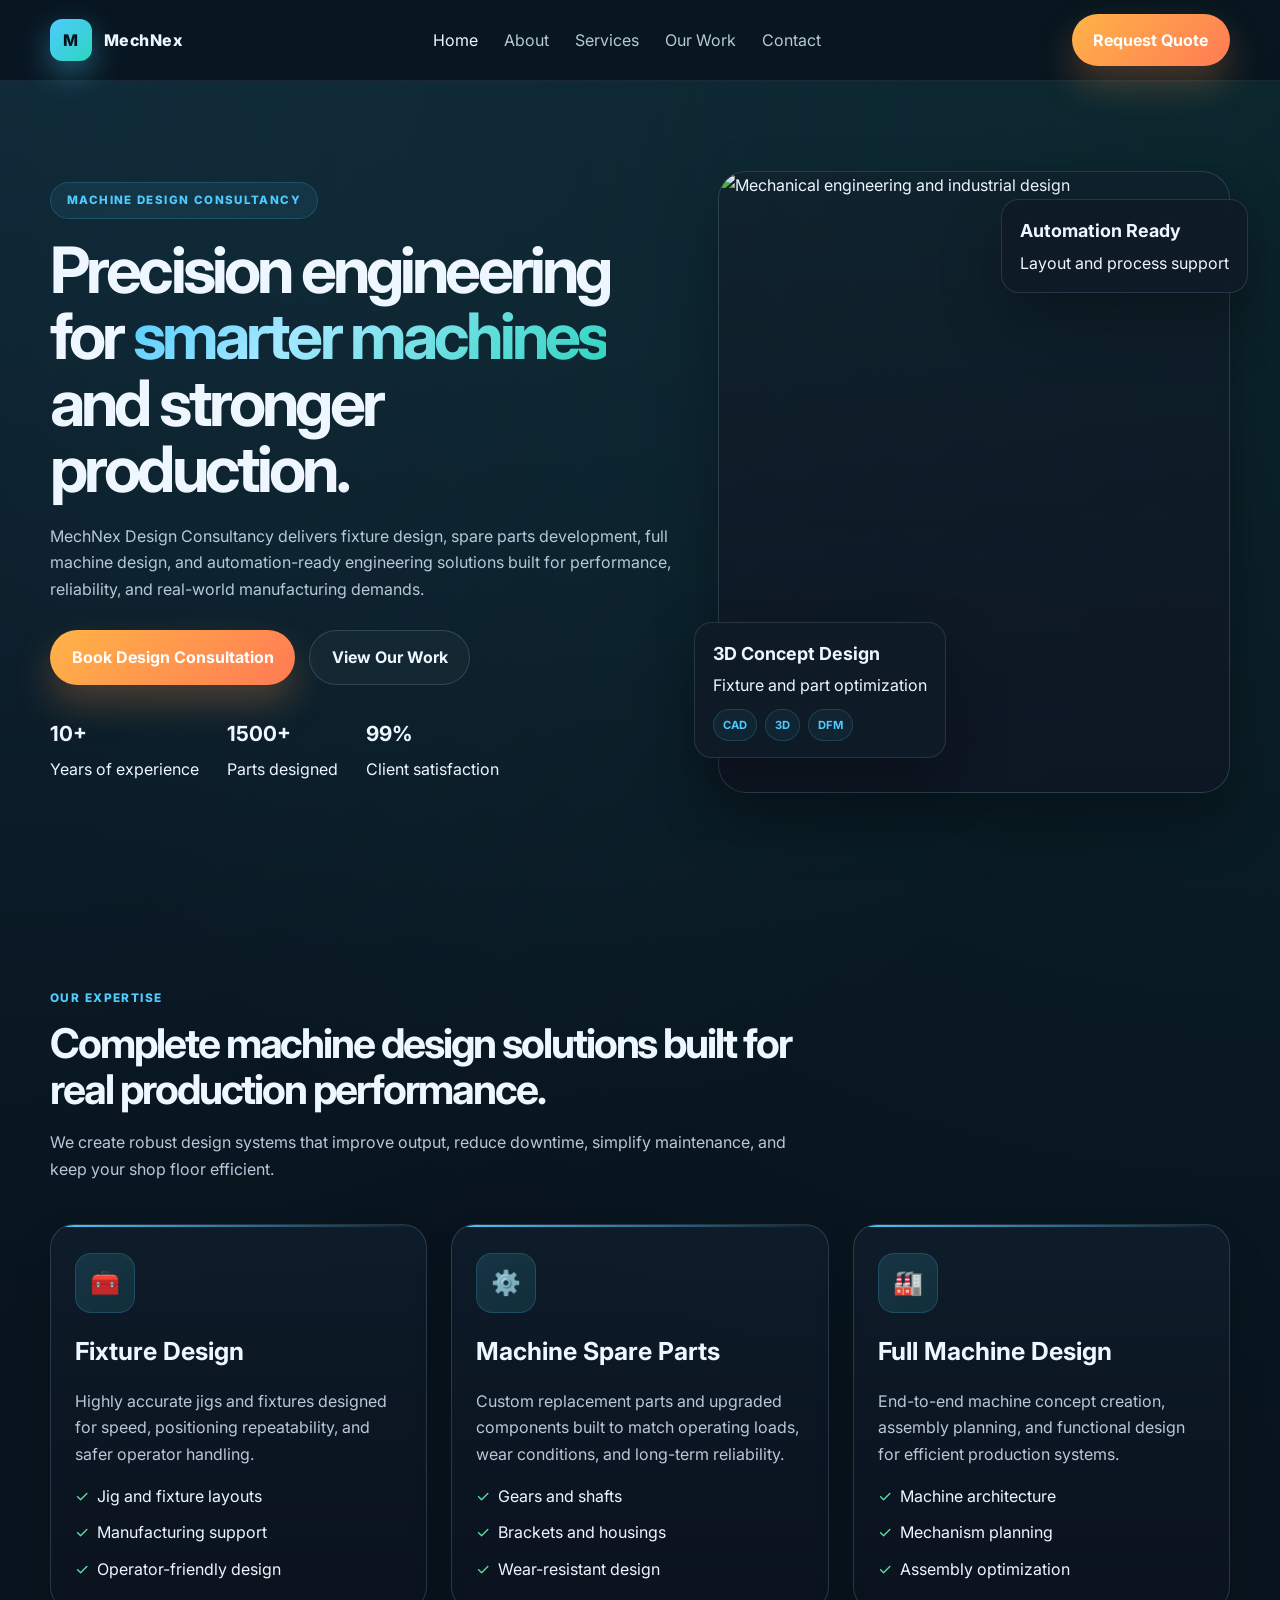
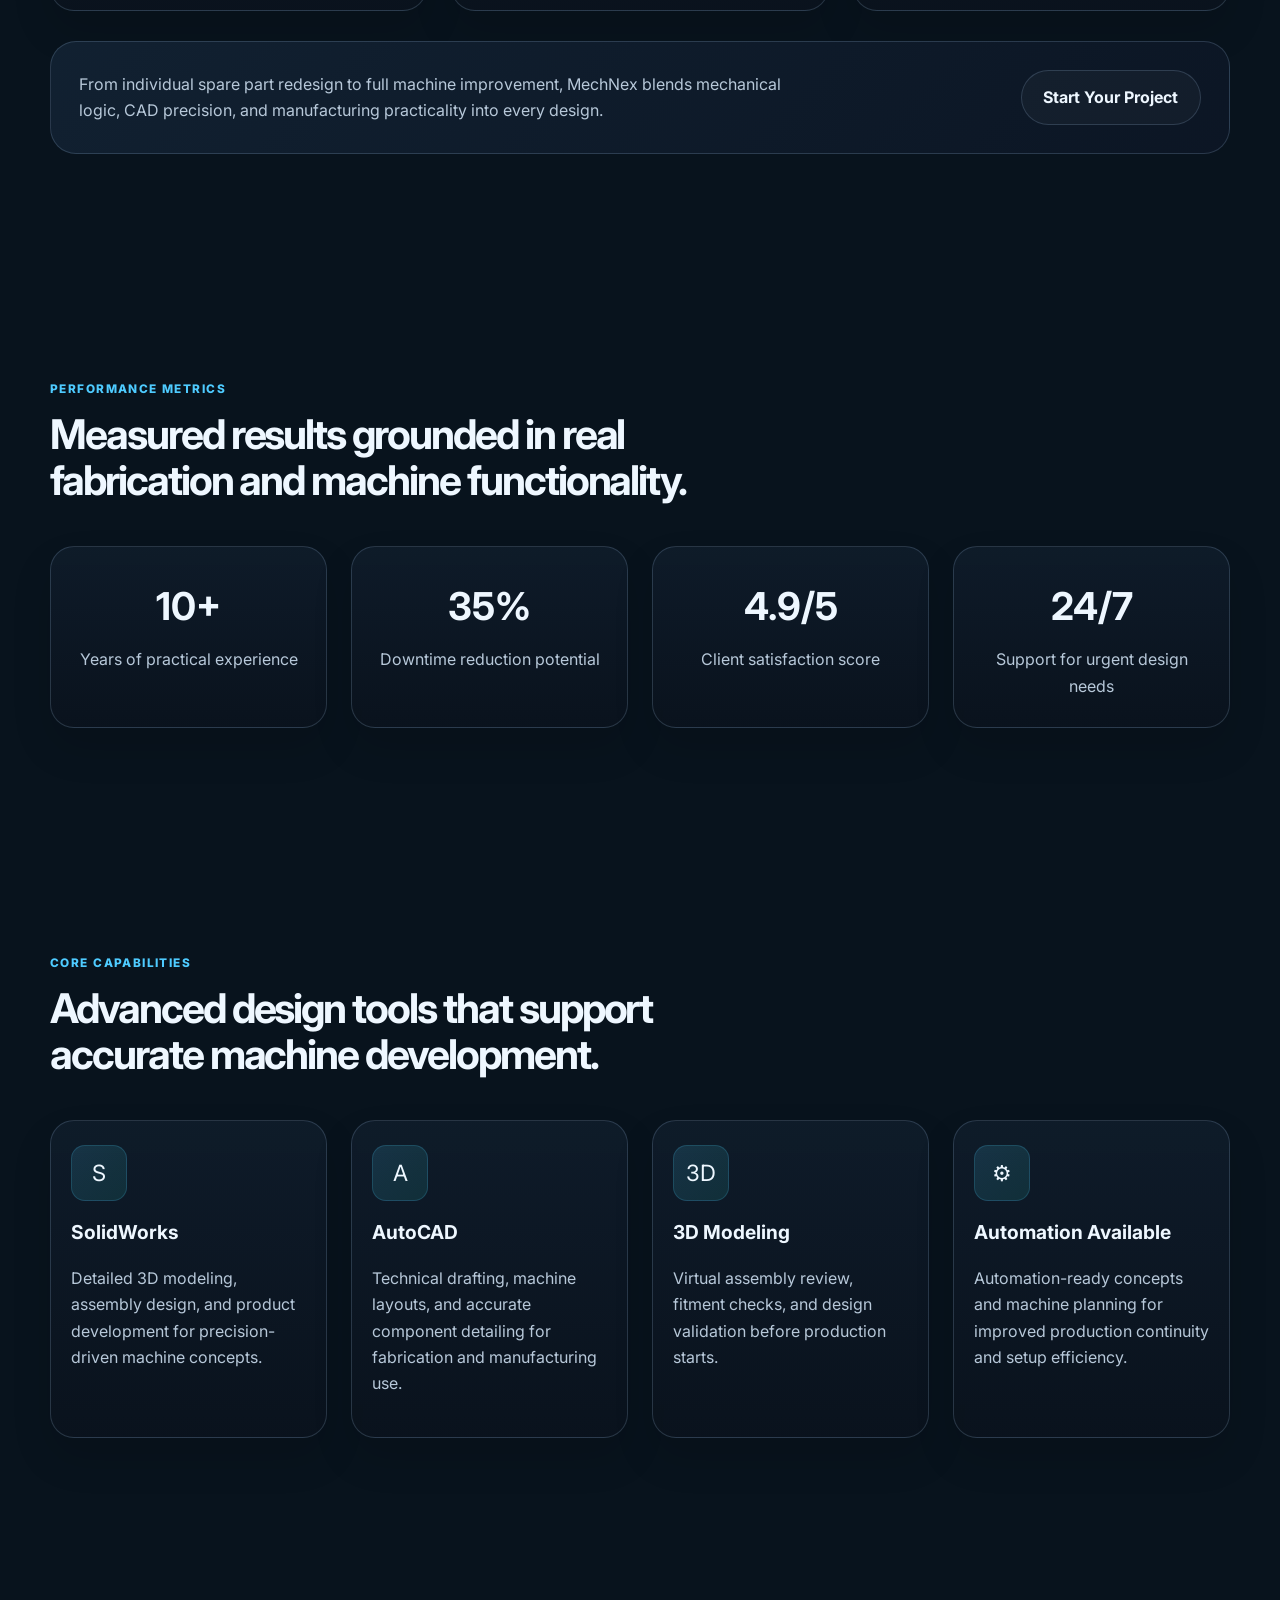
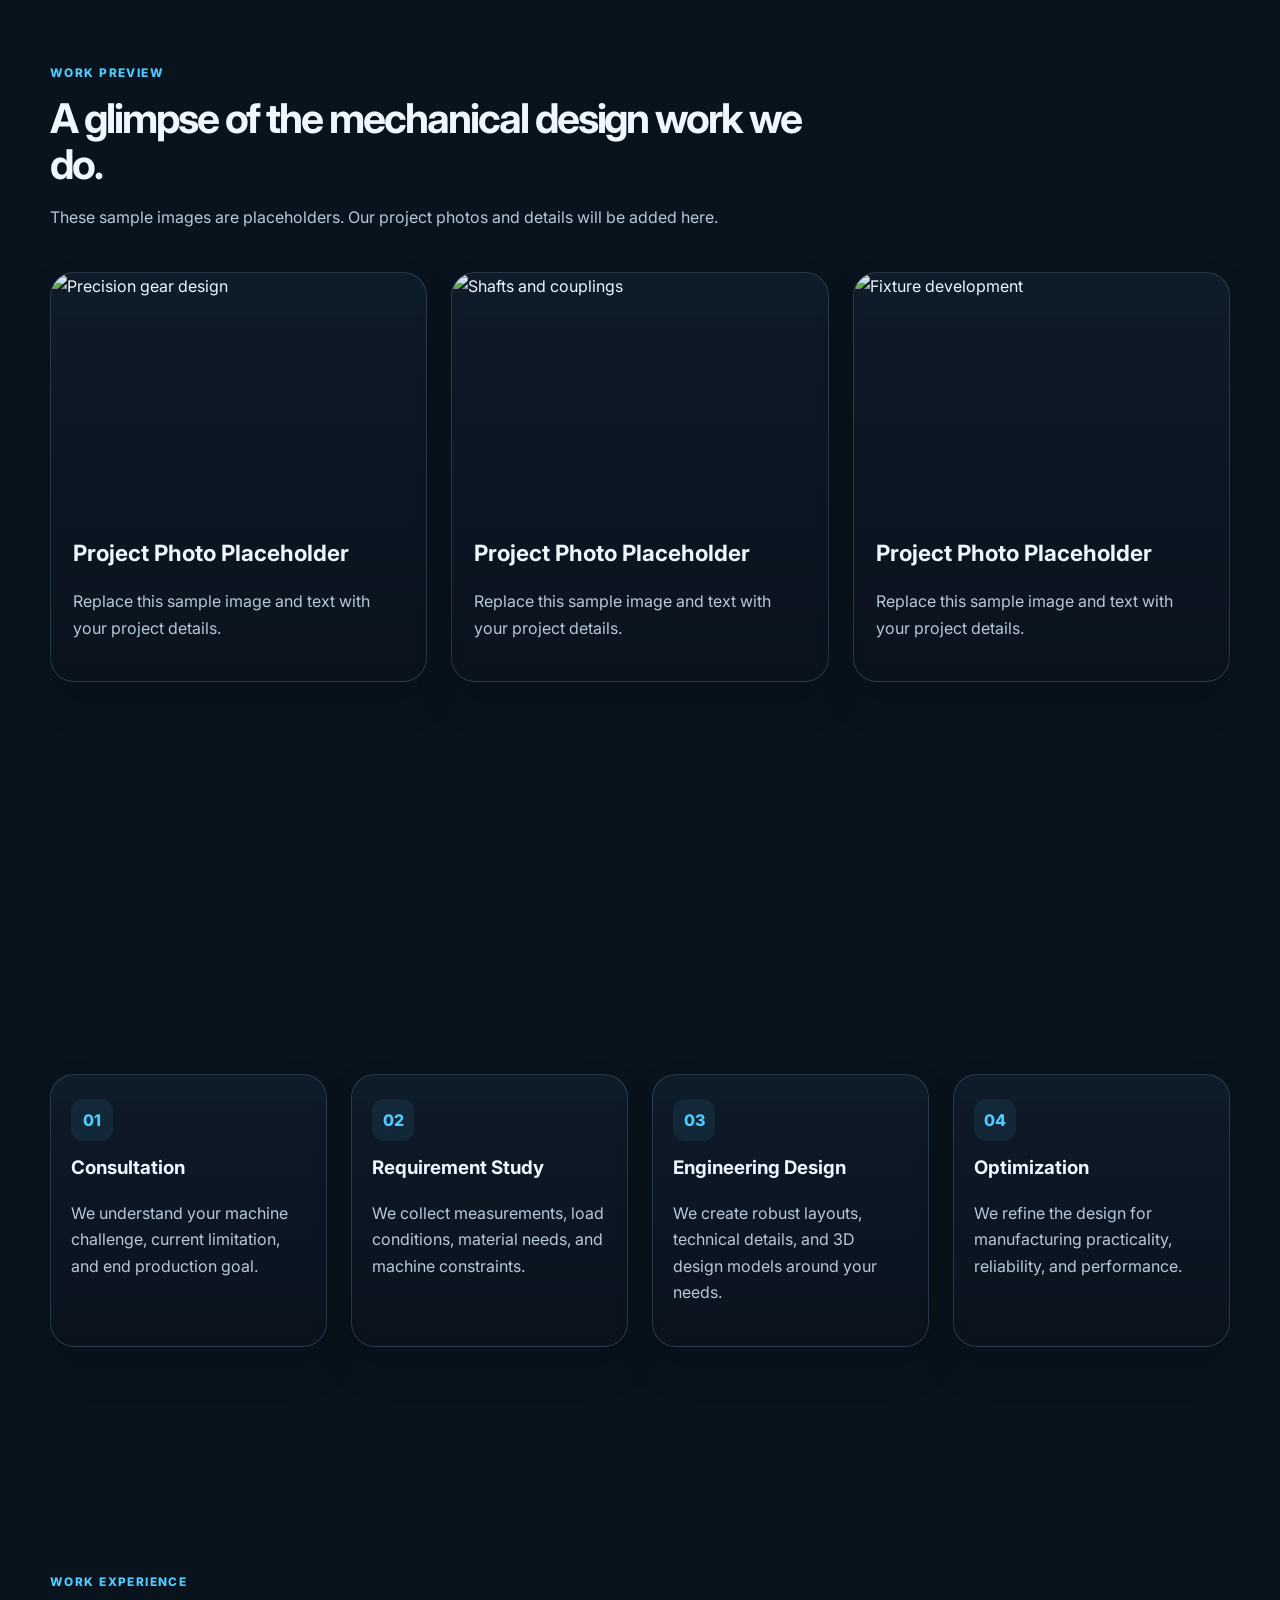
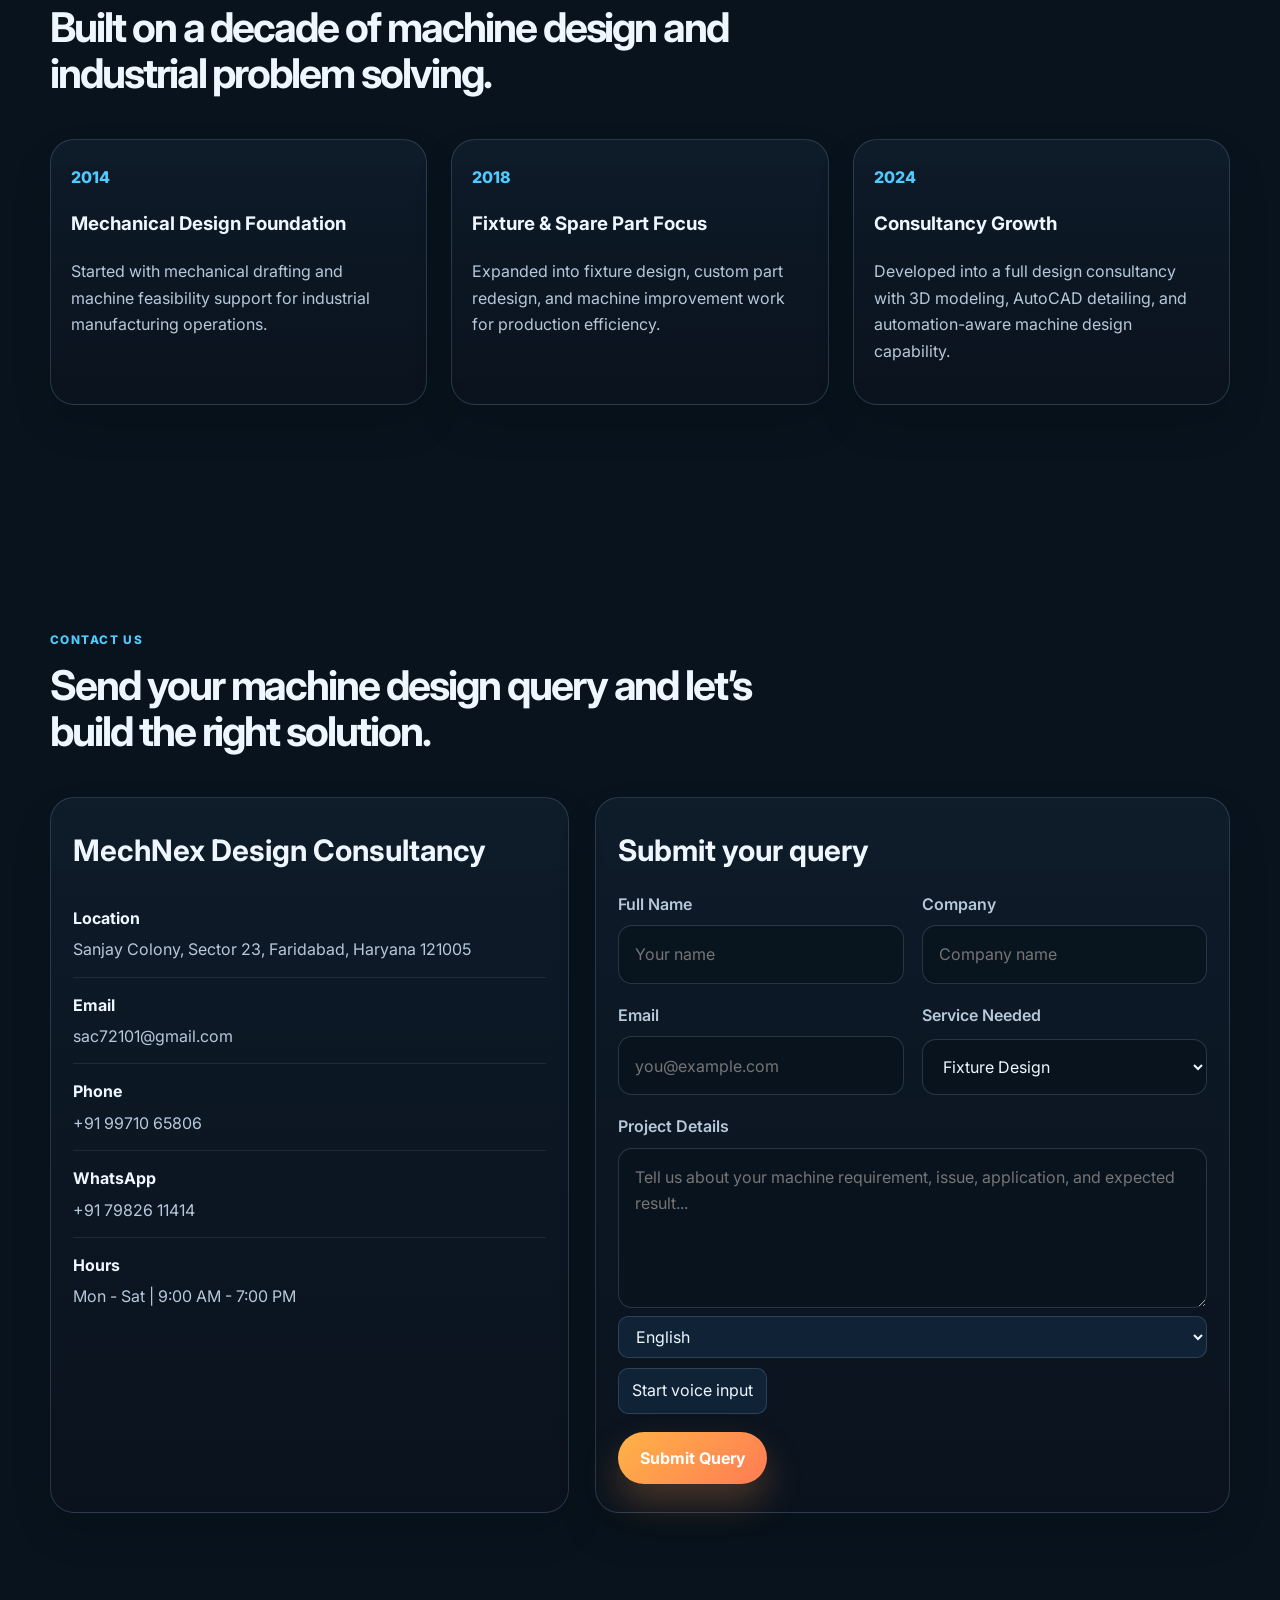
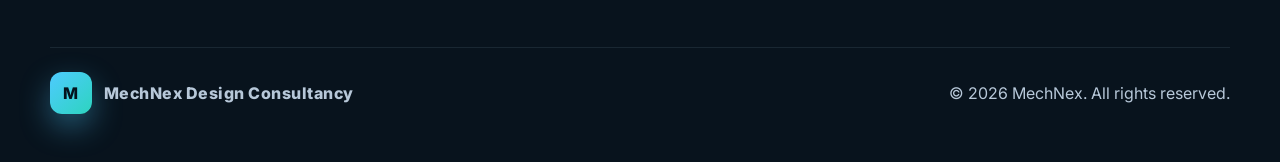
==== index.html @ a7bc13c5 "initial website" ====
<!DOCTYPE html>
<html lang="en">
  <head>
    <meta charset="UTF-8" />
    <meta name="viewport" content="width=device-width, initial-scale=1.0" />
    <title>MechNex Design Consultancy</title>
    <meta
      name="description"
      content="MechNex Design Consultancy offers fixture design, machine spare parts design, full machine design, CAD modeling, and automation-ready engineering solutions."
    />
    <link rel="preconnect" href="https://fonts.googleapis.com" />
    <link rel="preconnect" href="https://fonts.gstatic.com" crossorigin />
    <link href="https://fonts.googleapis.com/css2?family=Inter:wght@400;500;600;700;800;900&display=swap" rel="stylesheet" />
    <link rel="stylesheet" href="style.css" />
  </head>
  <body>
    <header class="topbar">
      <div class="container navbar">
        <a href="#home" class="brand" aria-label="MechNex Design Consultancy home">
          <span class="brand-mark">M</span>
          <span>MechNex</span>
        </a>

        <button class="mobile-toggle" aria-label="Toggle menu">☰</button>

        <nav aria-label="Main navigation">
          <ul class="nav-links">
            <li><a href="#home" class="active">Home</a></li>
            <li><a href="about.html">About</a></li>
            <li><a href="services.html">Services</a></li>
            <li><a href="work.html">Our Work</a></li>
            <li><a href="contact.html">Contact</a></li>
          </ul>
        </nav>

        <a href="contact.html" class="nav-btn">Request Quote</a>
      </div>
    </header>

    <main id="home">
      <section class="hero">
        <div class="container hero-grid reveal">
          <div class="hero-copy">
            <span class="eyebrow">Machine Design Consultancy</span>
            <h1>
              Precision engineering for <span class="gradient-text">smarter machines</span> and stronger production.
            </h1>
            <p>
              MechNex Design Consultancy delivers fixture design, spare parts development, full machine design, and automation-ready engineering solutions built for performance, reliability, and real-world manufacturing demands.
            </p>

            <div class="hero-actions">
              <a href="contact.html" class="primary-btn">Book Design Consultation</a>
              <a href="work.html" class="secondary-btn">View Our Work</a>
            </div>

            <div class="hero-meta">
              <div class="meta-item">
                <strong>10+</strong>
                <span>Years of experience</span>
              </div>
              <div class="meta-item">
                <strong>1500+</strong>
                <span>Parts designed</span>
              </div>
              <div class="meta-item">
                <strong>99%</strong>
                <span>Client satisfaction</span>
              </div>
            </div>
          </div>

          <div class="hero-visual" aria-label="Machine design and manufacturing imagery">
            <div class="image-frame">
              <img src="https://images.unsplash.com/photo-1581092580497-e0d23cbdf1dc?auto=format&fit=crop&w=1200&q=80" alt="Mechanical engineering and industrial design" />
            </div>
            <div class="floating-badge one">
              <strong>3D Concept Design</strong>
              <span>Fixture and part optimization</span>
              <div class="tag-list">
                <span>CAD</span>
                <span>3D</span>
                <span>DFM</span>
              </div>
            </div>
            <div class="floating-badge two">
              <strong>Automation Ready</strong>
              <span>Layout and process support</span>
            </div>
          </div>
        </div>
      </section>

      <section class="section" id="services">
        <div class="container">
          <div class="section-head reveal">
            <span class="section-kicker">Our Expertise</span>
            <h2>Complete machine design solutions built for real production performance.</h2>
            <p>
              We create robust design systems that improve output, reduce downtime, simplify maintenance, and keep your shop floor efficient.
            </p>
          </div>

          <div class="service-grid reveal">
            <article class="service-card">
              <div class="service-icon">🧰</div>
              <h3>Fixture Design</h3>
              <p>Highly accurate jigs and fixtures designed for speed, positioning repeatability, and safer operator handling.</p>
              <ul>
                <li>Jig and fixture layouts</li>
                <li>Manufacturing support</li>
                <li>Operator-friendly design</li>
              </ul>
            </article>

            <article class="service-card">
              <div class="service-icon">⚙️</div>
              <h3>Machine Spare Parts</h3>
              <p>Custom replacement parts and upgraded components built to match operating loads, wear conditions, and long-term reliability.</p>
              <ul>
                <li>Gears and shafts</li>
                <li>Brackets and housings</li>
                <li>Wear-resistant design</li>
              </ul>
            </article>

            <article class="service-card">
              <div class="service-icon">🏭</div>
              <h3>Full Machine Design</h3>
              <p>End-to-end machine concept creation, assembly planning, and functional design for efficient production systems.</p>
              <ul>
                <li>Machine architecture</li>
                <li>Mechanism planning</li>
                <li>Assembly optimization</li>
              </ul>
            </article>
          </div>

          <div class="capability-band reveal">
            <div class="capability-inner">
              <p>
                From individual spare part redesign to full machine improvement, MechNex blends mechanical logic, CAD precision, and manufacturing practicality into every design.
              </p>
              <a href="contact.html" class="small-btn">Start Your Project</a>
            </div>
          </div>
        </div>
      </section>

      <section class="section">
        <div class="container">
          <div class="section-head reveal">
            <span class="section-kicker">Performance Metrics</span>
            <h2>Measured results grounded in real fabrication and machine functionality.</h2>
          </div>

          <div class="stats-grid reveal">
            <div class="stat-card">
              <strong>10+</strong>
              <span>Years of practical experience</span>
            </div>
            <div class="stat-card">
              <strong>35%</strong>
              <span>Downtime reduction potential</span>
            </div>
            <div class="stat-card">
              <strong>4.9/5</strong>
              <span>Client satisfaction score</span>
            </div>
            <div class="stat-card">
              <strong>24/7</strong>
              <span>Support for urgent design needs</span>
            </div>
          </div>
        </div>
      </section>

      <section class="section">
        <div class="container">
          <div class="section-head reveal">
            <span class="section-kicker">Core Capabilities</span>
            <h2>Advanced design tools that support accurate machine development.</h2>
          </div>

          <div class="capability-grid reveal">
            <div class="capability-item">
              <div class="tool-icon">S</div>
              <h3>SolidWorks</h3>
              <p>Detailed 3D modeling, assembly design, and product development for precision-driven machine concepts.</p>
            </div>

            <div class="capability-item">
              <div class="tool-icon">A</div>
              <h3>AutoCAD</h3>
              <p>Technical drafting, machine layouts, and accurate component detailing for fabrication and manufacturing use.</p>
            </div>

            <div class="capability-item">
              <div class="tool-icon">3D</div>
              <h3>3D Modeling</h3>
              <p>Virtual assembly review, fitment checks, and design validation before production starts.</p>
            </div>

            <div class="capability-item">
              <div class="tool-icon">⚙</div>
              <h3>Automation Available</h3>
              <p>Automation-ready concepts and machine planning for improved production continuity and setup efficiency.</p>
            </div>
          </div>
        </div>
      </section>

      <section class="section" id="portfolio">
        <div class="container">
          <div class="section-head reveal">
            <span class="section-kicker">Work Preview</span>
            <h2>A glimpse of the mechanical design work we do.</h2>
            <p>These sample images are placeholders. Our project photos and details will be added here.</p>
          </div>

          <div class="project-grid reveal">
            <article class="project-card">
              <img src="https://images.unsplash.com/photo-1565610222536-ef125c59da2b?auto=format&fit=crop&w=900&q=80" alt="Precision gear design" />
              <div class="project-card-body">
                <h3>Project Photo Placeholder</h3>
                <p>Replace this sample image and text with your project details.</p>
              </div>
            </article>

            <article class="project-card">
              <img src="https://images.unsplash.com/photo-1517048676732-d65bc937f952?auto=format&fit=crop&w=900&q=80" alt="Shafts and couplings" />
              <div class="project-card-body">
                <h3>Project Photo Placeholder</h3>
                <p>Replace this sample image and text with your project details.</p>
              </div>
            </article>

            <article class="project-card">
              <img src="https://images.unsplash.com/photo-1581092918056-0c4c3acd3789?auto=format&fit=crop&w=900&q=80" alt="Fixture development" />
              <div class="project-card-body">
                <h3>Project Photo Placeholder</h3>
                <p>Replace this sample image and text with your project details.</p>
              </div>
            </article>
          </div>
        </div>
      </section>

      <section class="section">
        <div class="container">
          <div class="section-head reveal">
            <span class="section-kicker">Our Process</span>
            <h2>A clear path from idea to production-ready design.</h2>
          </div>

          <div class="process-grid reveal">
            <article class="process-card">
              <div class="process-no">01</div>
              <h3>Consultation</h3>
              <p>We understand your machine challenge, current limitation, and end production goal.</p>
            </article>

            <article class="process-card">
              <div class="process-no">02</div>
              <h3>Requirement Study</h3>
              <p>We collect measurements, load conditions, material needs, and machine constraints.</p>
            </article>

            <article class="process-card">
              <div class="process-no">03</div>
              <h3>Engineering Design</h3>
              <p>We create robust layouts, technical details, and 3D design models around your needs.</p>
            </article>

            <article class="process-card">
              <div class="process-no">04</div>
              <h3>Optimization</h3>
              <p>We refine the design for manufacturing practicality, reliability, and performance.</p>
            </article>
          </div>
        </div>
      </section>

      <section class="section" id="experience">
        <div class="container">
          <div class="section-head reveal">
            <span class="section-kicker">Work Experience</span>
            <h2>Built on a decade of machine design and industrial problem solving.</h2>
          </div>

          <div class="timeline-grid reveal">
            <div class="timeline-item">
              <div class="timeline-year">2014</div>
              <h3>Mechanical Design Foundation</h3>
              <p>Started with mechanical drafting and machine feasibility support for industrial manufacturing operations.</p>
            </div>

            <div class="timeline-item">
              <div class="timeline-year">2018</div>
              <h3>Fixture & Spare Part Focus</h3>
              <p>Expanded into fixture design, custom part redesign, and machine improvement work for production efficiency.</p>
            </div>

            <div class="timeline-item">
              <div class="timeline-year">2024</div>
              <h3>Consultancy Growth</h3>
              <p>Developed into a full design consultancy with 3D modeling, AutoCAD detailing, and automation-aware machine design capability.</p>
            </div>
          </div>
        </div>
      </section>

      <section class="section" id="contact">
        <div class="container">
          <div class="section-head reveal">
            <span class="section-kicker">Contact Us</span>
            <h2>Send your machine design query and let’s build the right solution.</h2>
          </div>

          <div class="contact-grid reveal">
            <aside class="contact-card">
              <h3>MechNex Design Consultancy</h3>
              <div class="contact-item">
                <strong>Location</strong>
                <span>Sanjay Colony, Sector 23, Faridabad, Haryana 121005</span>
              </div>
              <div class="contact-item">
                <strong>Email</strong>
                <a href="mailto:sac72101@gmail.com">sac72101@gmail.com</a>
              </div>
              <div class="contact-item">
                <strong>Phone</strong>
                <a href="tel:+919971065806">+91 99710 65806</a>
              </div>
              <div class="contact-item">
                <strong>WhatsApp</strong>
                <a href="https://wa.me/917982611414" target="_blank" rel="noopener noreferrer">+91 79826 11414</a>
              </div>
              <div class="contact-item">
                <strong>Hours</strong>
                <span>Mon - Sat | 9:00 AM - 7:00 PM</span>
              </div>
            </aside>

            <div class="contact-form">
              <h3>Submit your query</h3>
              <form>
                <div class="form-grid">
                  <div class="field-row">
                    <div class="field">
                      <label for="name">Full Name</label>
                      <input id="name" type="text" placeholder="Your name" />
                    </div>
                    <div class="field">
                      <label for="company">Company</label>
                      <input id="company" type="text" placeholder="Company name" />
                    </div>
                  </div>

                  <div class="field-row">
                    <div class="field">
                      <label for="email">Email</label>
                      <input id="email" type="email" placeholder="you@example.com" />
                    </div>
                    <div class="field">
                      <label for="service">Service Needed</label>
                      <select id="service">
                        <option>Fixture Design</option>
                        <option>Machine Spare Parts Design</option>
                        <option>Full Machine Design</option>
                        <option>Automation Design</option>
                      </select>
                    </div>
                  </div>

                  <div class="field">
                    <label for="message">Project Details</label>
                    <textarea id="message" placeholder="Tell us about your machine requirement, issue, application, and expected result..."></textarea>
                    <div class="voice-controls">
                      <select class="voice-language" aria-label="Voice input language">
                        <option value="en-IN">English</option>
                        <option value="hi-IN">Hindi</option>
                      </select>
                      <button class="voice-input-btn" type="button" aria-controls="message" aria-pressed="false">Start voice input</button>
                      <span class="voice-status" aria-live="polite"></span>
                    </div>
                  </div>

                  <button type="submit" class="primary-btn submit-btn">Submit Query</button>
                </div>
              </form>
            </div>
          </div>
        </div>
      </section>
    </main>

    <footer>
      <div class="container footer-row">
        <div class="brand">
          <span class="brand-mark">M</span>
          <span>MechNex Design Consultancy</span>
        </div>
        <div>© <span id="year"></span> MechNex. All rights reserved.</div>
      </div>
    </footer>

    <script src="script.js"></script>
  </body>
</html>
---- style.css ----
:root {
  --bg: #08131d;
  --bg-2: #0d1a29;
  --panel: #0f2236;
  --panel-soft: #10263d;
  --card: rgba(15, 29, 42, 0.9);
  --white: #eef7ff;
  --muted: #b7c8d9;
  --line: rgba(146, 176, 207, 0.22);
  --primary: #4ecbff;
  --primary-2: #2dd4bf;
  --accent: #ffb347;
  --accent-2: #ff7b54;
  --success: #5ee7a9;
  --shadow: 0 26px 60px rgba(0, 0, 0, 0.30);
}

* { box-sizing: border-box; }

html { scroll-behavior: smooth; }

body {
  margin: 0;
  font-family: "Inter", sans-serif;
  background:
    radial-gradient(circle at left top, rgba(78, 203, 255, 0.12), transparent 20%),
    radial-gradient(circle at right top, rgba(45, 212, 191, 0.10), transparent 22%),
    var(--bg);
  color: var(--white);
  line-height: 1.65;
}

a { text-decoration: none; color: inherit; }
img { display: block; max-width: 100%; }
button, input, textarea, select { font: inherit; }

.container {
  width: min(1180px, calc(100% - 30px));
  margin: 0 auto;
}

.topbar {
  position: sticky;
  top: 0;
  z-index: 100;
  background: rgba(8, 19, 29, 0.82);
  backdrop-filter: blur(18px);
  border-bottom: 1px solid rgba(158, 178, 205, 0.12);
}

.navbar {
  display: flex;
  align-items: center;
  justify-content: space-between;
  min-height: 80px;
  gap: 20px;
}

.brand {
  display: flex;
  align-items: center;
  gap: 12px;
  font-weight: 800;
  letter-spacing: 0.03em;
}

.brand-mark {
  width: 42px;
  height: 42px;
  border-radius: 12px;
  display: grid;
  place-items: center;
  background: linear-gradient(135deg, var(--primary), var(--primary-2));
  color: #04131d;
  box-shadow: 0 12px 30px rgba(78, 203, 255, 0.38);
}

.nav-links {
  display: flex;
  align-items: center;
  gap: 26px;
  list-style: none;
  margin: 0;
  padding: 0;
  color: var(--muted);
}

.nav-links a {
  transition: color 0.2s ease;
}

.nav-links a:hover,
.nav-links a.active {
  color: var(--white);
}

.nav-btn,
.primary-btn,
.secondary-btn,
.small-btn,
.submit-btn {
  display: inline-flex;
  align-items: center;
  justify-content: center;
  gap: 8px;
  border-radius: 999px;
  font-weight: 700;
  transition: transform 0.2s ease, box-shadow 0.2s ease;
}

.nav-btn,
.primary-btn {
  background: linear-gradient(135deg, var(--accent), var(--accent-2));
  color: #fff;
  padding: 0.82rem 1.35rem;
  box-shadow: 0 18px 36px rgba(255, 149, 71, 0.26);
}

.secondary-btn,
.small-btn {
  background: rgba(255, 255, 255, 0.03);
  border: 1px solid rgba(146, 176, 207, 0.22);
  color: var(--white);
  padding: 0.82rem 1.35rem;
}

.primary-btn:hover, .secondary-btn:hover, .small-btn:hover, .nav-btn:hover, .submit-btn:hover {
  transform: translateY(-2px);
}

.mobile-toggle {
  display: none;
  background: transparent;
  border: 1px solid var(--line);
  color: var(--white);
  width: 42px;
  height: 42px;
  border-radius: 10px;
  cursor: pointer;
}

.section {
  padding: 110px 0;
}

.hero {
  padding: 90px 0 80px;
}

.hero-grid {
  display: grid;
  grid-template-columns: 1.1fr 0.9fr;
  align-items: center;
  gap: 42px;
}

.eyebrow {
  display: inline-flex;
  align-items: center;
  padding: 8px 16px;
  border-radius: 999px;
  color: var(--primary);
  background: rgba(78, 203, 255, 0.08);
  border: 1px solid rgba(78, 203, 255, 0.18);
  font-size: 0.72rem;
  letter-spacing: 0.12em;
  font-weight: 800;
  text-transform: uppercase;
}

h1 {
  margin: 18px 0 20px;
  font-size: clamp(2.8rem, 5vw, 5.1rem);
  line-height: 1.04;
  letter-spacing: -0.06em;
}

.gradient-text {
  background: linear-gradient(135deg, var(--primary), #a3e8ff 35%, var(--primary-2));
  -webkit-background-clip: text;
  background-clip: text;
  color: transparent;
}

.hero-copy p,
.section-head p,
.service-card p,
.feature-card p,
.info-card p,
.project-card p,
.process-card p,
.contact-item span,
.contact-item a,
.stat-card span,
.blog-card p,
.check-list li,
.list-card li,
.timeline-item p,
.about-card p,
.capability-item p,
.value-list li {
  color: var(--muted);
}

.hero-actions {
  display: flex;
  flex-wrap: wrap;
  gap: 14px;
  margin-top: 28px;
}

.hero-meta {
  display: flex;
  flex-wrap: wrap;
  gap: 28px;
  margin-top: 32px;
}

.meta-item strong {
  display: block;
  color: var(--white);
  font-size: 1.3rem;
  margin-bottom: 5px;
}

.hero-visual {
  position: relative;
}

.image-frame {
  position: relative;
  overflow: hidden;
  border: 1px solid var(--line);
  border-radius: 28px;
  background: linear-gradient(180deg, rgba(18, 30, 42, 0.5), rgba(15, 21, 35, 0.8));
  box-shadow: var(--shadow);
}

.image-frame img {
  width: 100%;
  min-height: 620px;
  object-fit: cover;
}

.floating-badge {
  position: absolute;
  padding: 16px 18px;
  background: rgba(15, 27, 38, 0.9);
  border: 1px solid rgba(146, 176, 207, 0.18);
  border-radius: 18px;
  box-shadow: var(--shadow);
  backdrop-filter: blur(16px);
}

.floating-badge.one {
  left: -24px;
  bottom: 35px;
}

.floating-badge.two {
  top: 28px;
  right: -18px;
}

.floating-badge strong {
  display: block;
  margin-bottom: 4px;
  font-size: 1.12rem;
}

.tag-list {
  display: flex;
  flex-wrap: wrap;
  gap: 8px;
  margin-top: 10px;
}

.tag-list span {
  border: 1px solid rgba(78, 203, 255, 0.18);
  background: rgba(78, 203, 255, 0.06);
  color: var(--primary);
  padding: 6px 9px;
  border-radius: 999px;
  font-size: 0.7rem;
  font-weight: 700;
}

.section-head {
  max-width: 760px;
  margin-bottom: 42px;
}

.section-kicker {
  color: var(--primary);
  font-size: 0.74rem;
  font-weight: 800;
  letter-spacing: 0.12em;
  text-transform: uppercase;
}

h2 {
  margin: 12px 0 0;
  font-size: clamp(2.05rem, 3.2vw, 3.1rem);
  line-height: 1.12;
  letter-spacing: -0.05em;
}

.service-grid,
.project-grid,
.stats-grid,
.capability-grid,
.process-grid,
.value-grid,
.contact-grid,
.about-grid,
.timeline-grid,
.blog-grid {
  display: grid;
  gap: 24px;
}

.service-grid {
  grid-template-columns: repeat(3, minmax(0, 1fr));
}

.service-card,
.feature-card,
.project-card,
.stat-card,
.process-card,
.about-card,
.blog-card,
.info-card,
.value-card,
.capability-item,
.contact-card,
.contact-form,
.timeline-item {
  background: linear-gradient(180deg, rgba(15, 28, 42, 0.95), rgba(10, 19, 29, 0.97));
  border: 1px solid var(--line);
  border-radius: 24px;
  box-shadow: 0 20px 40px rgba(1, 5, 12, 0.12);
}

.service-card {
  padding: 28px 24px;
  position: relative;
  overflow: hidden;
}

.service-card::before {
  content: "";
  position: absolute;
  inset: 0 0 auto 0;
  height: 2px;
  background: linear-gradient(90deg, var(--primary), transparent);
}

.service-icon {
  width: 60px;
  height: 60px;
  border-radius: 16px;
  display: grid;
  place-items: center;
  margin-bottom: 18px;
  background: linear-gradient(135deg, rgba(78, 203, 255, 0.14), rgba(45, 212, 191, 0.12));
  border: 1px solid rgba(78, 203, 255, 0.18);
  font-size: 1.5rem;
}

.service-card h3 {
  margin: 0 0 12px;
  font-size: 1.55rem;
}

.service-card ul,
.list-card,
.value-list,
.contact-list,
.check-list {
  list-style: none;
  padding: 0;
  margin: 0;
  display: grid;
  gap: 10px;
}

.service-card li::before,
.list-card li::before,
.value-list li::before,
.check-list li::before {
  content: "✓";
  margin-right: 8px;
  color: var(--success);
}

.capability-band {
  margin-top: 30px;
  border: 1px solid var(--line);
  border-radius: 26px;
  background: linear-gradient(135deg, rgba(19, 35, 52, 0.9), rgba(13, 23, 38, 0.9));
  padding: 28px;
}

.capability-inner {
  display: flex;
  justify-content: space-between;
  align-items: center;
  gap: 20px;
  flex-wrap: wrap;
}

.capability-inner p {
  max-width: 720px;
  margin: 0;
  color: var(--muted);
}

.project-grid {
  grid-template-columns: repeat(3, minmax(0, 1fr));
}

.project-card {
  overflow: hidden;
}

.project-card img {
  width: 100%;
  height: 240px;
  object-fit: cover;
}

.project-card-body {
  padding: 22px 22px 24px;
}

.project-card h3 {
  margin: 0 0 10px;
  font-size: 1.4rem;
}

.stats-grid {
  grid-template-columns: repeat(4, minmax(0, 1fr));
  margin-top: 24px;
}

.stat-card {
  padding: 28px 20px;
  text-align: center;
}

.stat-card strong {
  display: block;
  font-size: clamp(2rem, 3vw, 2.8rem);
  margin-bottom: 8px;
}

.capability-grid {
  grid-template-columns: repeat(4, minmax(0, 1fr));
}

.capability-item {
  padding: 24px 20px;
}

.capability-item .tool-icon {
  width: 56px;
  height: 56px;
  border-radius: 14px;
  display: grid;
  place-items: center;
  margin-bottom: 16px;
  background: linear-gradient(135deg, rgba(78, 203, 255, 0.14), rgba(45, 212, 191, 0.12));
  border: 1px solid rgba(78, 203, 255, 0.18);
  font-size: 1.4rem;
}

.capability-item h3 {
  margin: 0 0 8px;
  font-size: 1.2rem;
}

.process-grid {
  grid-template-columns: repeat(4, minmax(0, 1fr));
}

.process-card {
  padding: 24px 20px;
}

.process-no {
  width: 42px;
  height: 42px;
  display: grid;
  place-items: center;
  margin-bottom: 12px;
  border-radius: 12px;
  background: rgba(78, 203, 255, 0.08);
  color: var(--primary);
  font-weight: 800;
}

.process-card h3 {
  margin: 0 0 10px;
}

.about-grid {
  grid-template-columns: 1fr 1fr;
  align-items: center;
}

.about-card {
  padding: 28px 24px;
}

.about-card h3 {
  margin-top: 0;
  margin-bottom: 18px;
  font-size: 1.9rem;
}

.value-grid {
  grid-template-columns: repeat(3, minmax(0, 1fr));
  margin-top: 30px;
}

.value-card {
  padding: 22px 18px;
}

.value-card h3 {
  margin: 0 0 10px;
}

.timeline-grid {
  grid-template-columns: repeat(3, minmax(0, 1fr));
}

.timeline-item {
  padding: 24px 20px;
}

.timeline-year {
  color: var(--primary);
  font-weight: 800;
  margin-bottom: 10px;
}

.contact-grid {
  grid-template-columns: 0.9fr 1.1fr;
  gap: 26px;
}

.contact-card {
  padding: 28px 22px;
}

.contact-card h3,
.contact-form h3 {
  margin-top: 0;
  margin-bottom: 16px;
  font-size: 1.85rem;
}

.contact-item {
  padding: 14px 0;
  border-bottom: 1px solid rgba(146, 176, 207, 0.12);
}

.contact-item:last-child {
  border-bottom: 0;
}

.contact-item strong {
  display: block;
  margin-bottom: 5px;
}

.contact-form {
  padding: 28px 22px;
}

.form-grid {
  display: grid;
  gap: 18px;
}

.field-row {
  display: grid;
  grid-template-columns: repeat(2, minmax(0, 1fr));
  gap: 18px;
}

.field {
  display: grid;
  gap: 8px;
}

label {
  color: var(--muted);
  font-weight: 600;
}

input,
textarea,
select {
  width: 100%;
  border: 1px solid rgba(146, 176, 207, 0.22);
  background: rgba(8, 19, 29, 0.8);
  border-radius: 14px;
  color: var(--white);
  padding: 0.95rem 1rem;
  outline: none;
}

input:focus,
textarea:focus,
select:focus {
  border-color: rgba(78, 203, 255, 0.7);
  box-shadow: 0 0 0 4px rgba(78, 203, 255, 0.06);
}

textarea {
  min-height: 160px;
  resize: vertical;
}

.voice-controls {
  display: flex;
  align-items: center;
  flex-wrap: wrap;
  gap: 10px;
}

.voice-language,
.voice-input-btn {
  min-height: 42px;
  border: 1px solid var(--line);
  border-radius: 10px;
  color: var(--white);
  background: var(--panel);
  padding: 0.55rem 0.8rem;
}

.voice-input-btn {
  cursor: pointer;
}

.voice-input-btn:disabled {
  cursor: not-allowed;
  opacity: 0.65;
}

.voice-status {
  color: var(--muted);
  font-size: 0.9rem;
}

.submit-btn {
  border: 0;
  cursor: pointer;
  width: fit-content;
}

footer {
  padding: 24px 0 48px;
  color: var(--muted);
}

.footer-row {
  display: flex;
  justify-content: space-between;
  align-items: center;
  gap: 18px;
  border-top: 1px solid rgba(146, 176, 207, 0.12);
  padding-top: 24px;
  flex-wrap: wrap;
}

.page-hero {
  padding: 86px 0 50px;
}

.page-title {
  max-width: 800px;
}

.reveal {
  opacity: 0;
  transform: translateY(22px);
  transition: opacity 0.7s ease, transform 0.7s ease;
}

.reveal.visible {
  opacity: 1;
  transform: translateY(0);
}

@media (max-width: 980px) {
  .hero-grid,
  .about-grid,
  .contact-grid,
  .solution-grid { grid-template-columns: 1fr; }
  .service-grid, .project-grid, .stats-grid, .capability-grid, .process-grid, .value-grid, .timeline-grid { grid-template-columns: repeat(2, minmax(0, 1fr)); }
}

@media (max-width: 760px) {
  .nav-links {
    position: absolute;
    top: 82px;
    left: 15px;
    right: 15px;
    display: none;
    flex-direction: column;
    align-items: flex-start;
    padding: 18px 20px;
    background: rgba(10, 18, 27, 0.96);
    border: 1px solid var(--line);
    border-radius: 18px;
  }

  .nav-links.open { display: flex; }
  .mobile-toggle { display: grid; place-items: center; }
  .service-grid, .project-grid, .stats-grid, .capability-grid, .process-grid, .value-grid, .timeline-grid, .field-row { grid-template-columns: 1fr; }
  .hero { padding-top: 60px; }
  .image-frame img { min-height: 400px; }
  .floating-badge { position: static; margin: 12px 12px 0; }
}
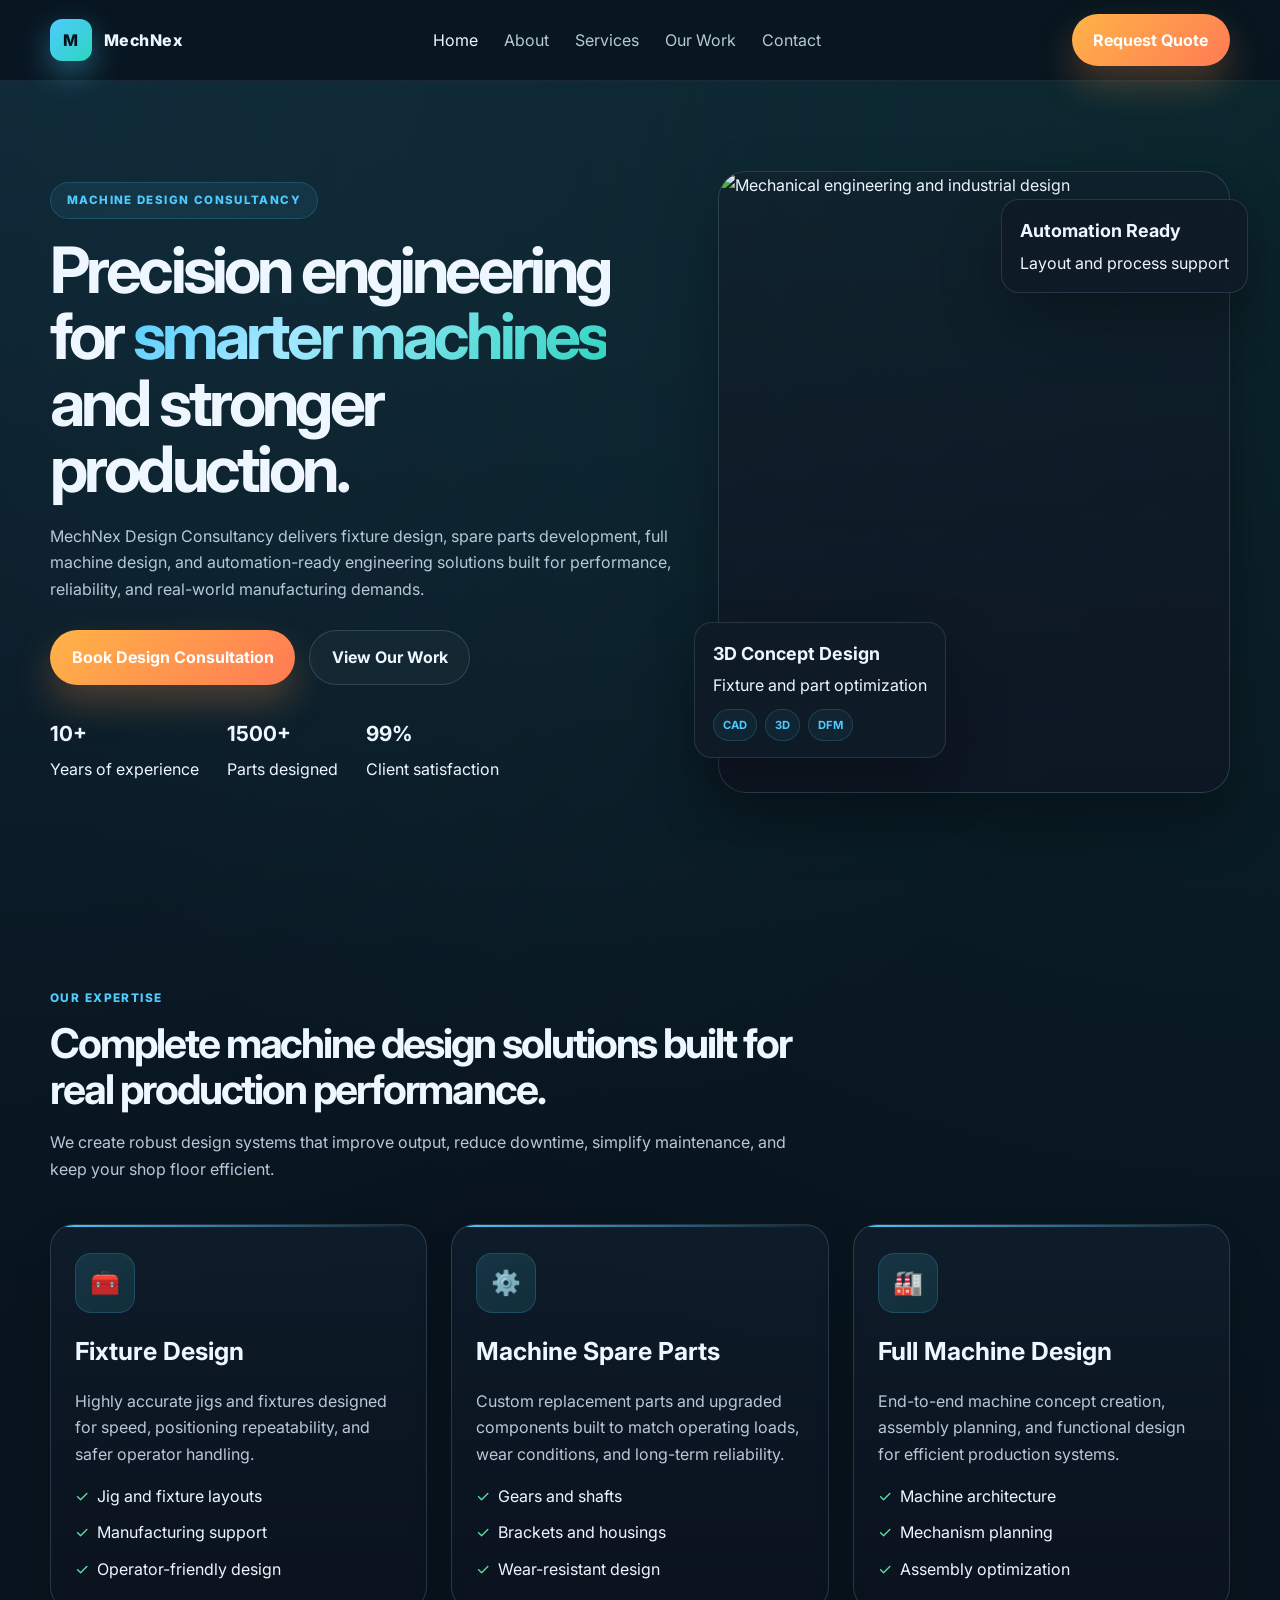
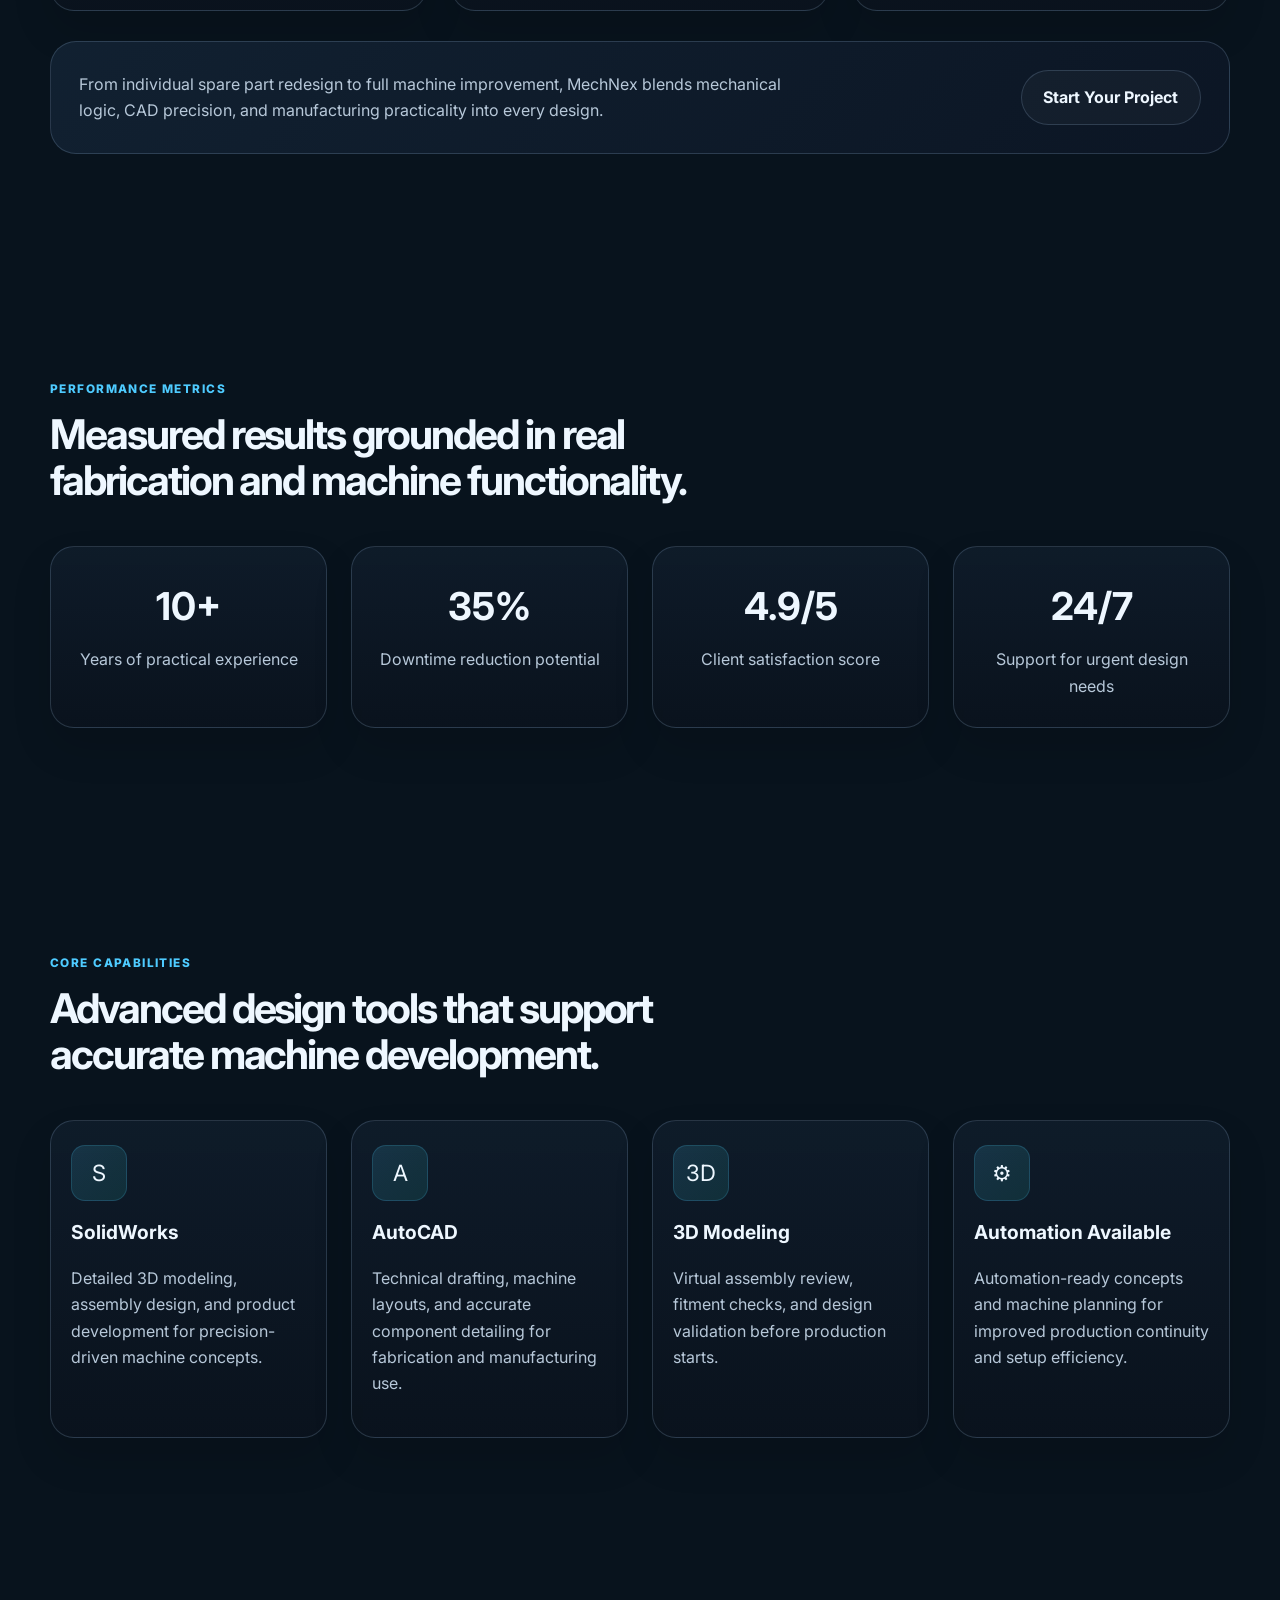
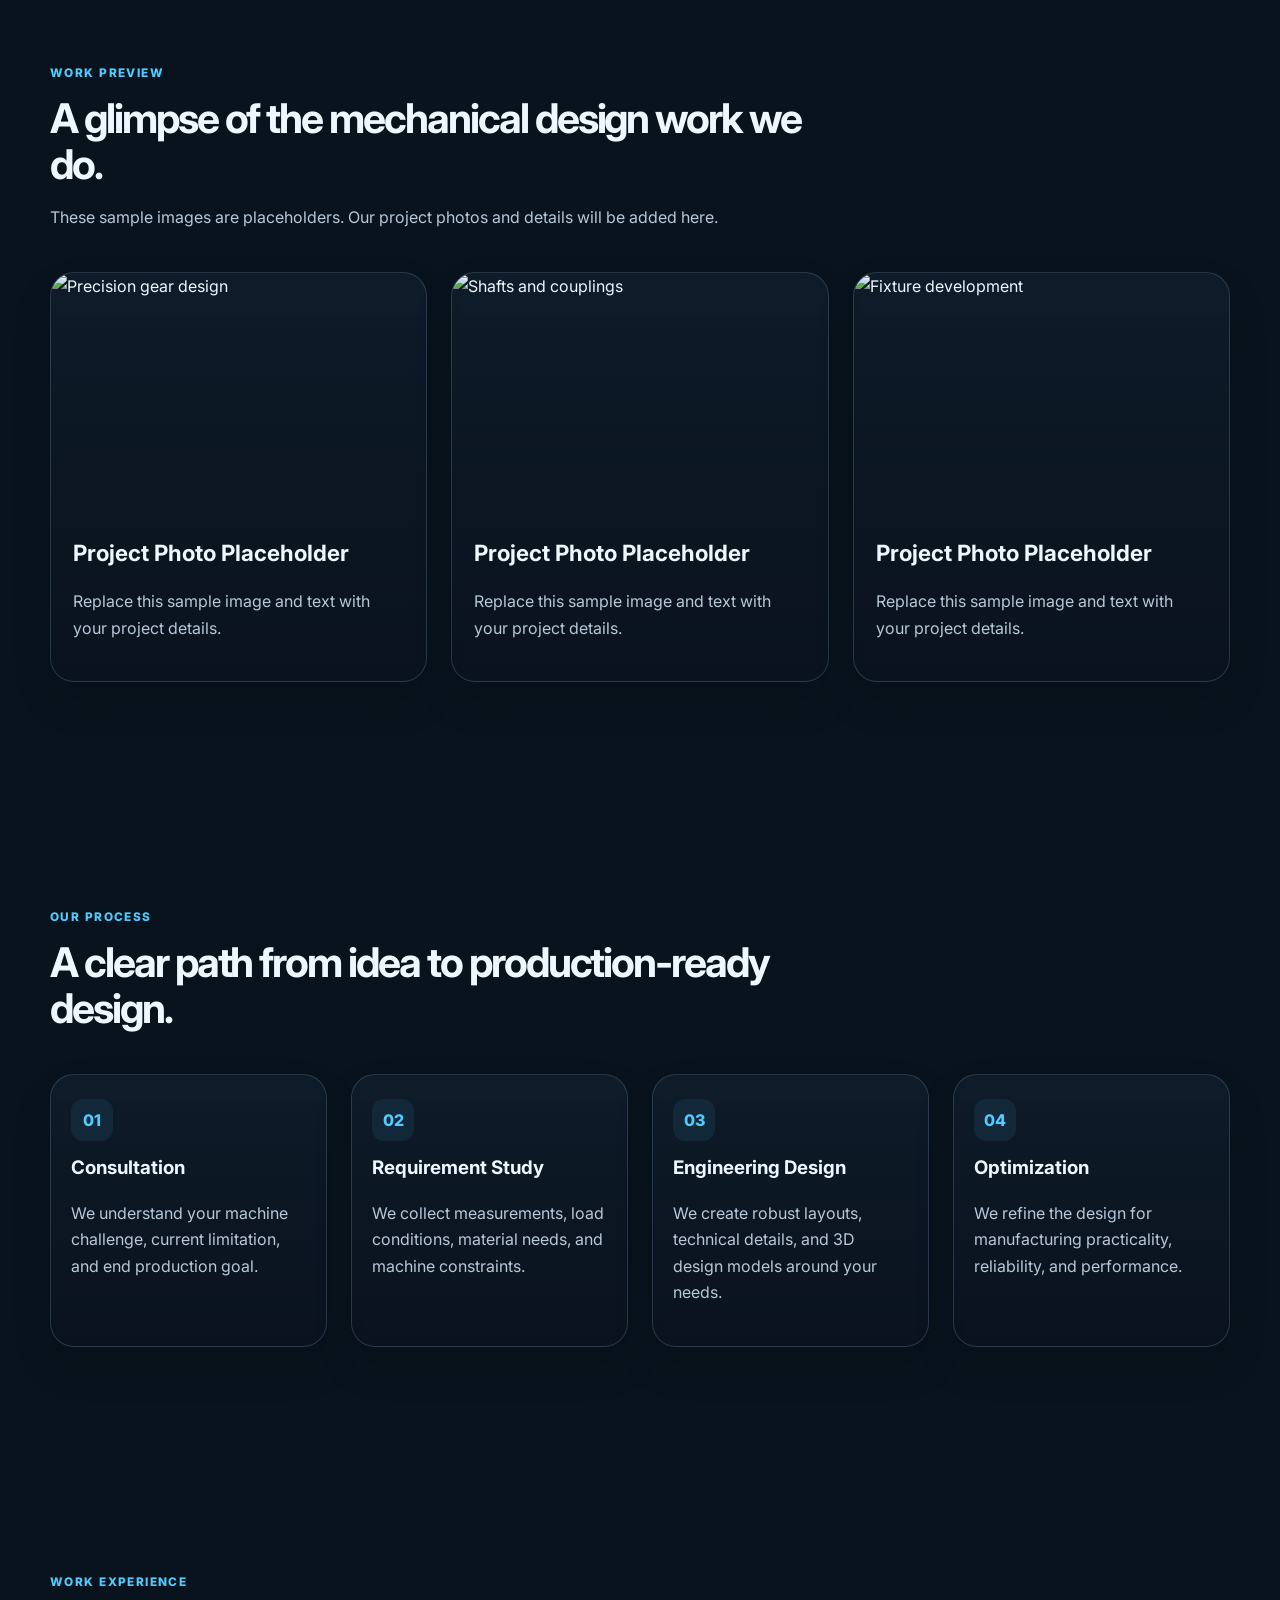
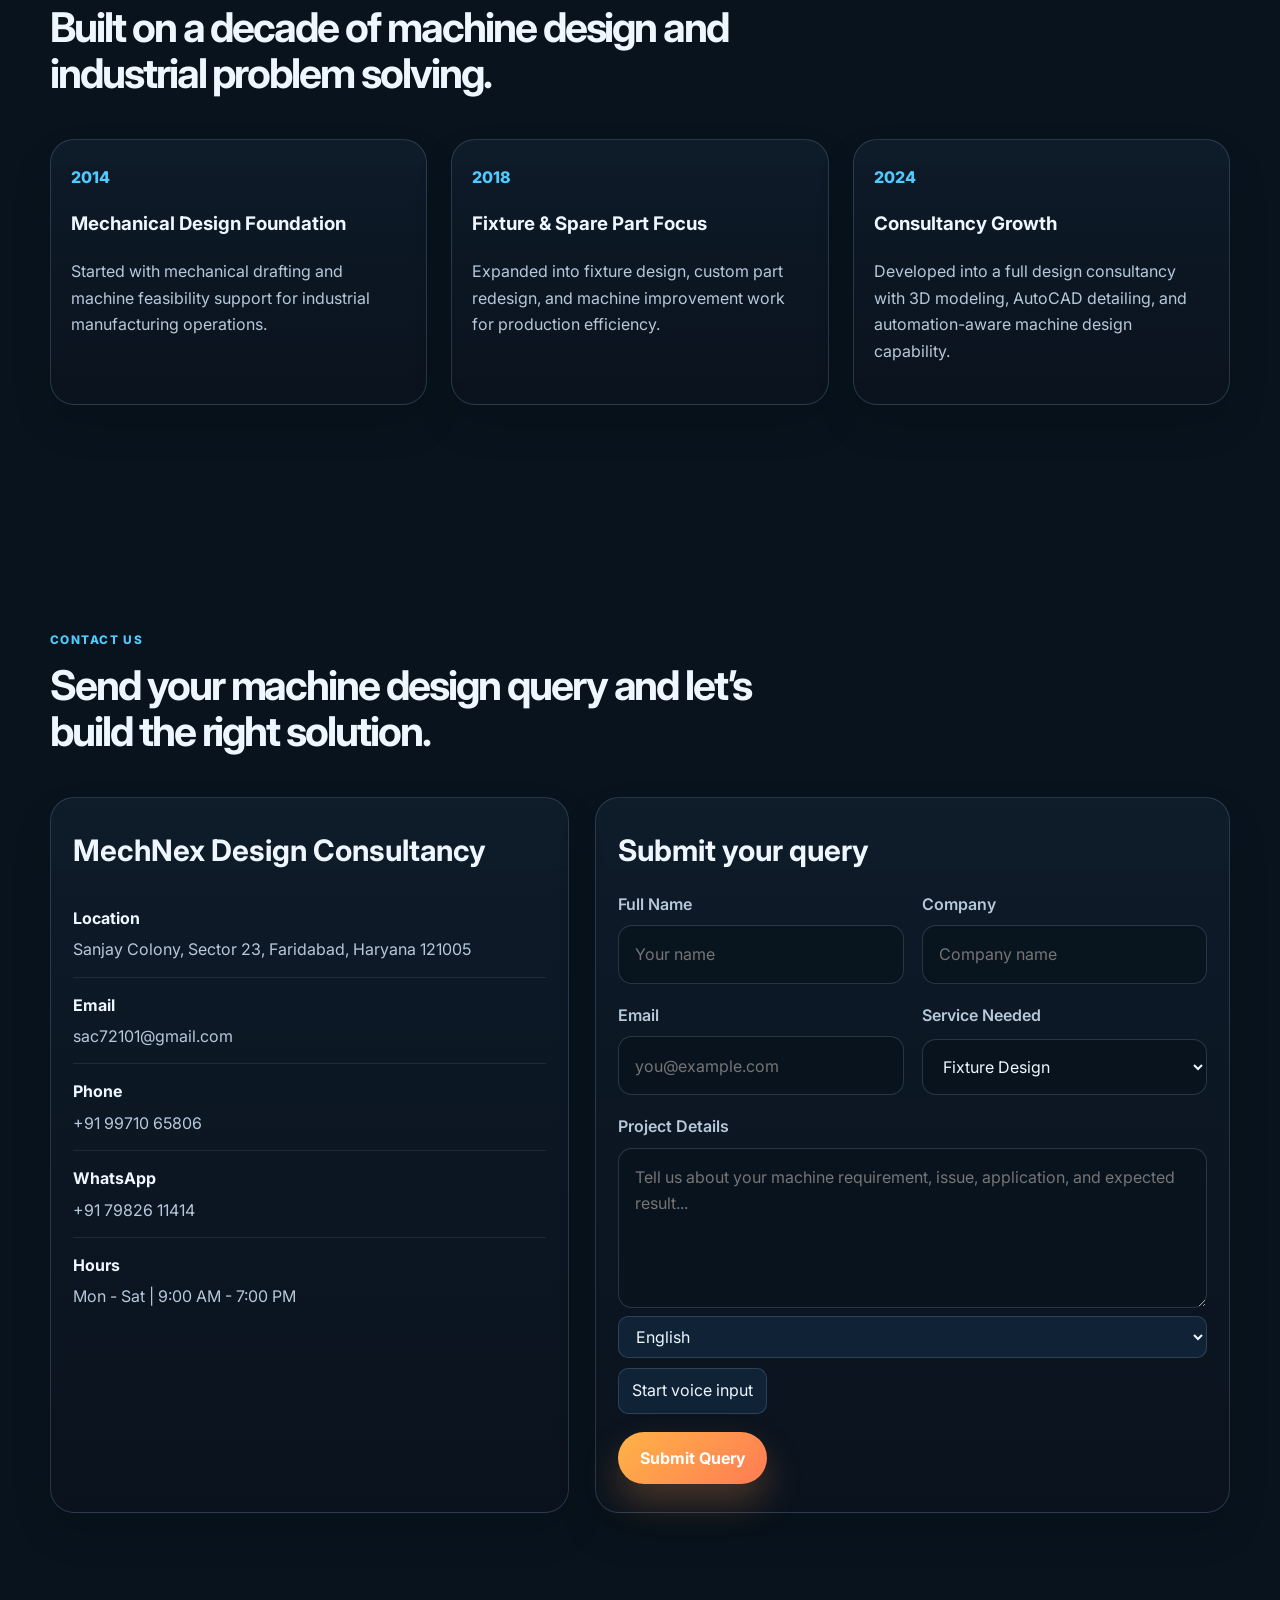
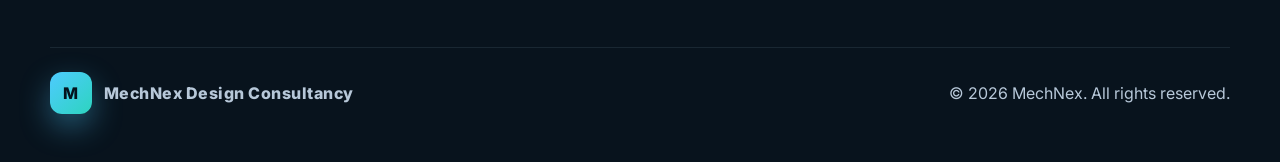
==== commit a80d426b: "Update contact form email handling" ====
--- a/index.html
+++ b/index.html
@@ -344,27 +344,27 @@
 
             <div class="contact-form">
               <h3>Submit your query</h3>
-              <form>
+              <form id="contact-form-home" data-form-type="home">
                 <div class="form-grid">
                   <div class="field-row">
                     <div class="field">
                       <label for="name">Full Name</label>
-                      <input id="name" type="text" placeholder="Your name" />
+                      <input id="name" name="name" type="text" placeholder="Your name" required />
                     </div>
                     <div class="field">
                       <label for="company">Company</label>
-                      <input id="company" type="text" placeholder="Company name" />
+                      <input id="company" name="company" type="text" placeholder="Company name" />
                     </div>
                   </div>
 
                   <div class="field-row">
                     <div class="field">
                       <label for="email">Email</label>
-                      <input id="email" type="email" placeholder="you@example.com" />
+                      <input id="email" name="email" type="email" placeholder="you@example.com" required />
                     </div>
                     <div class="field">
                       <label for="service">Service Needed</label>
-                      <select id="service">
+                      <select id="service" name="service">
                         <option>Fixture Design</option>
                         <option>Machine Spare Parts Design</option>
                         <option>Full Machine Design</option>
@@ -375,7 +375,7 @@
 
                   <div class="field">
                     <label for="message">Project Details</label>
-                    <textarea id="message" placeholder="Tell us about your machine requirement, issue, application, and expected result..."></textarea>
+                    <textarea id="message" name="message" placeholder="Tell us about your machine requirement, issue, application, and expected result..." required></textarea>
                     <div class="voice-controls">
                       <select class="voice-language" aria-label="Voice input language">
                         <option value="en-IN">English</option>
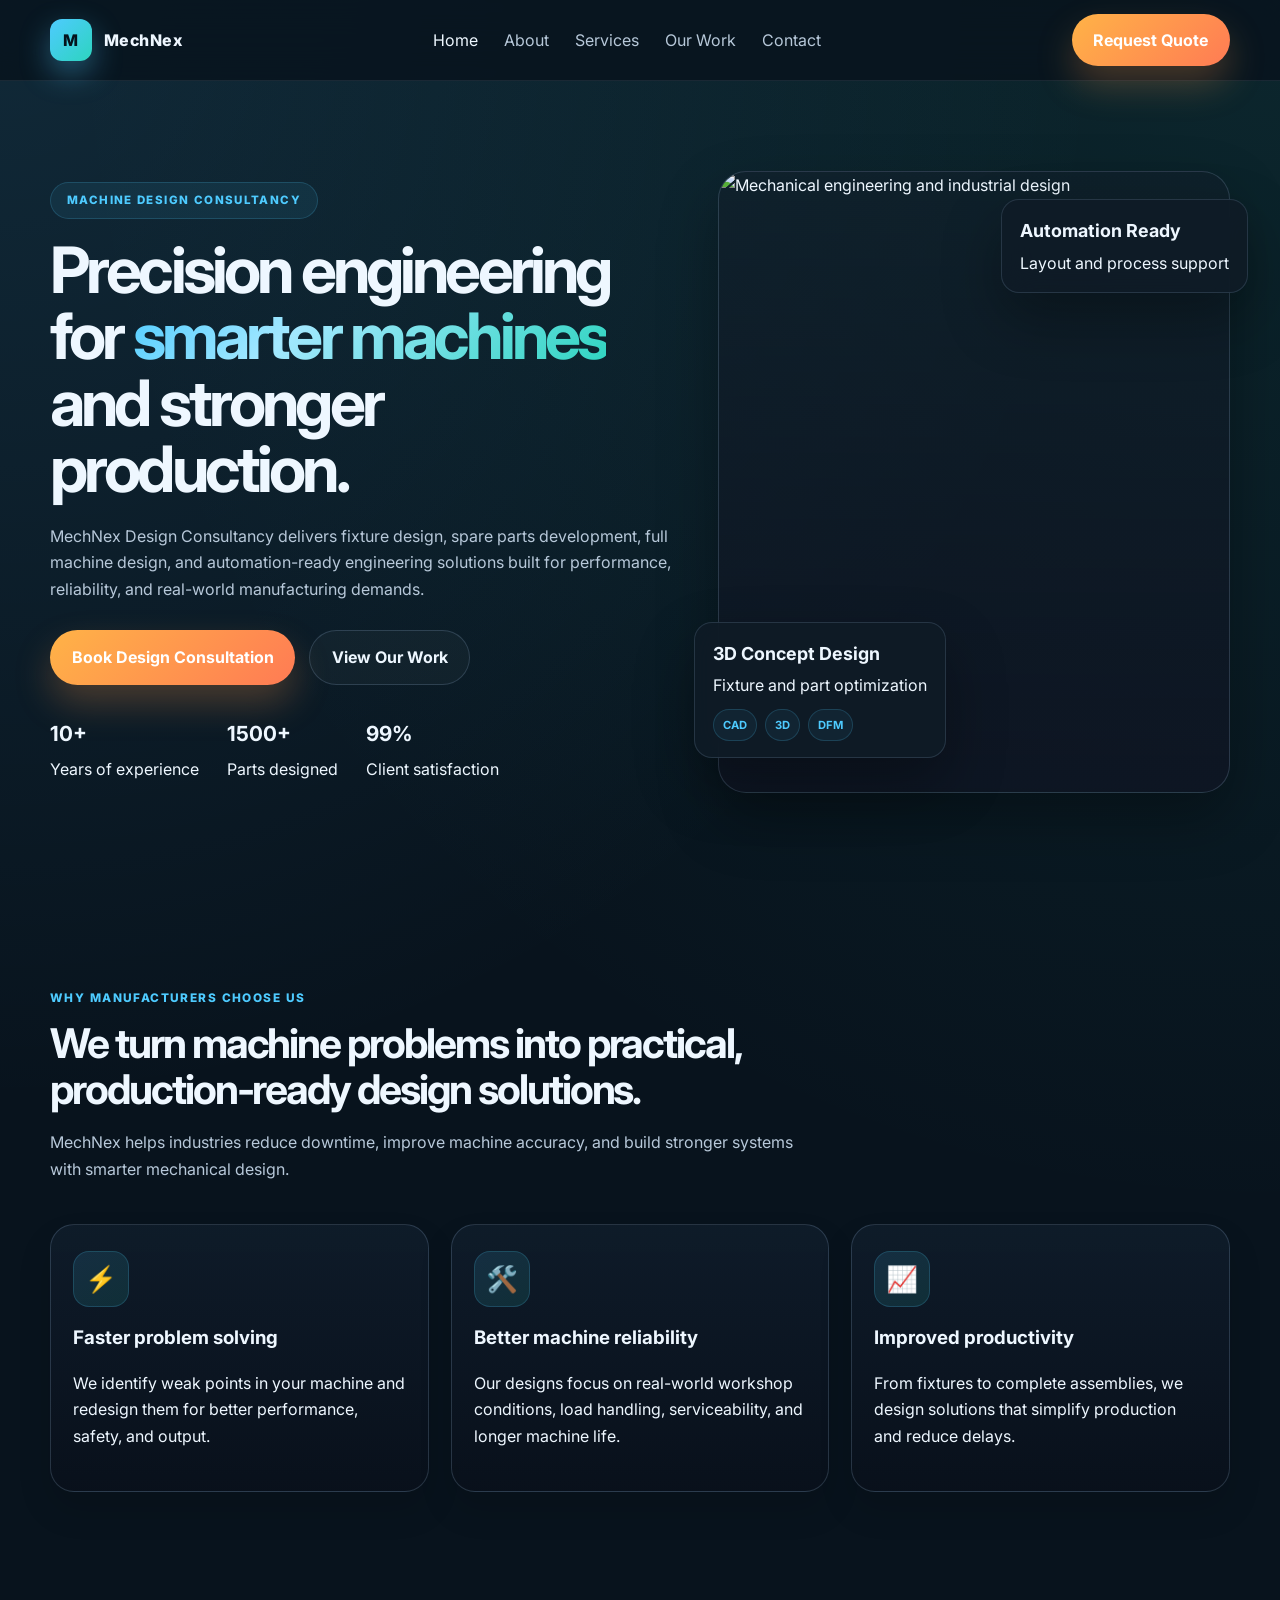
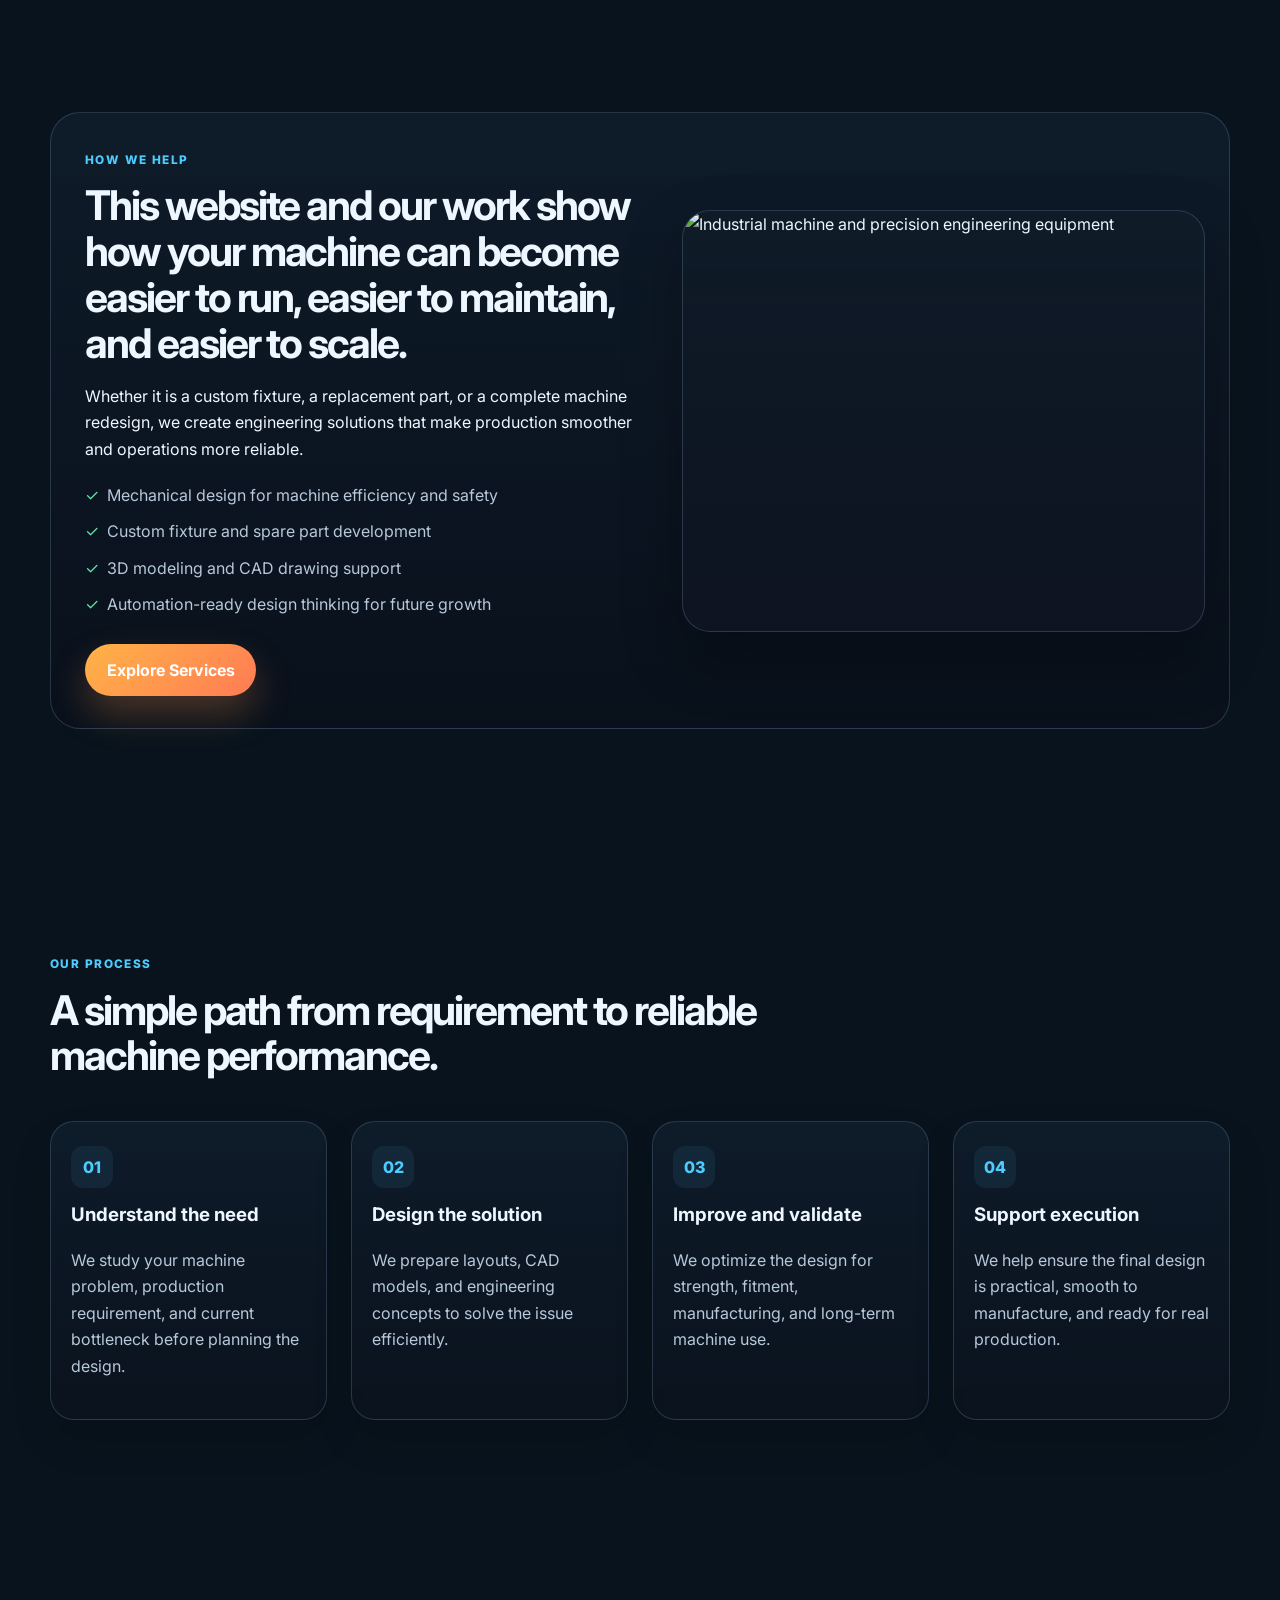
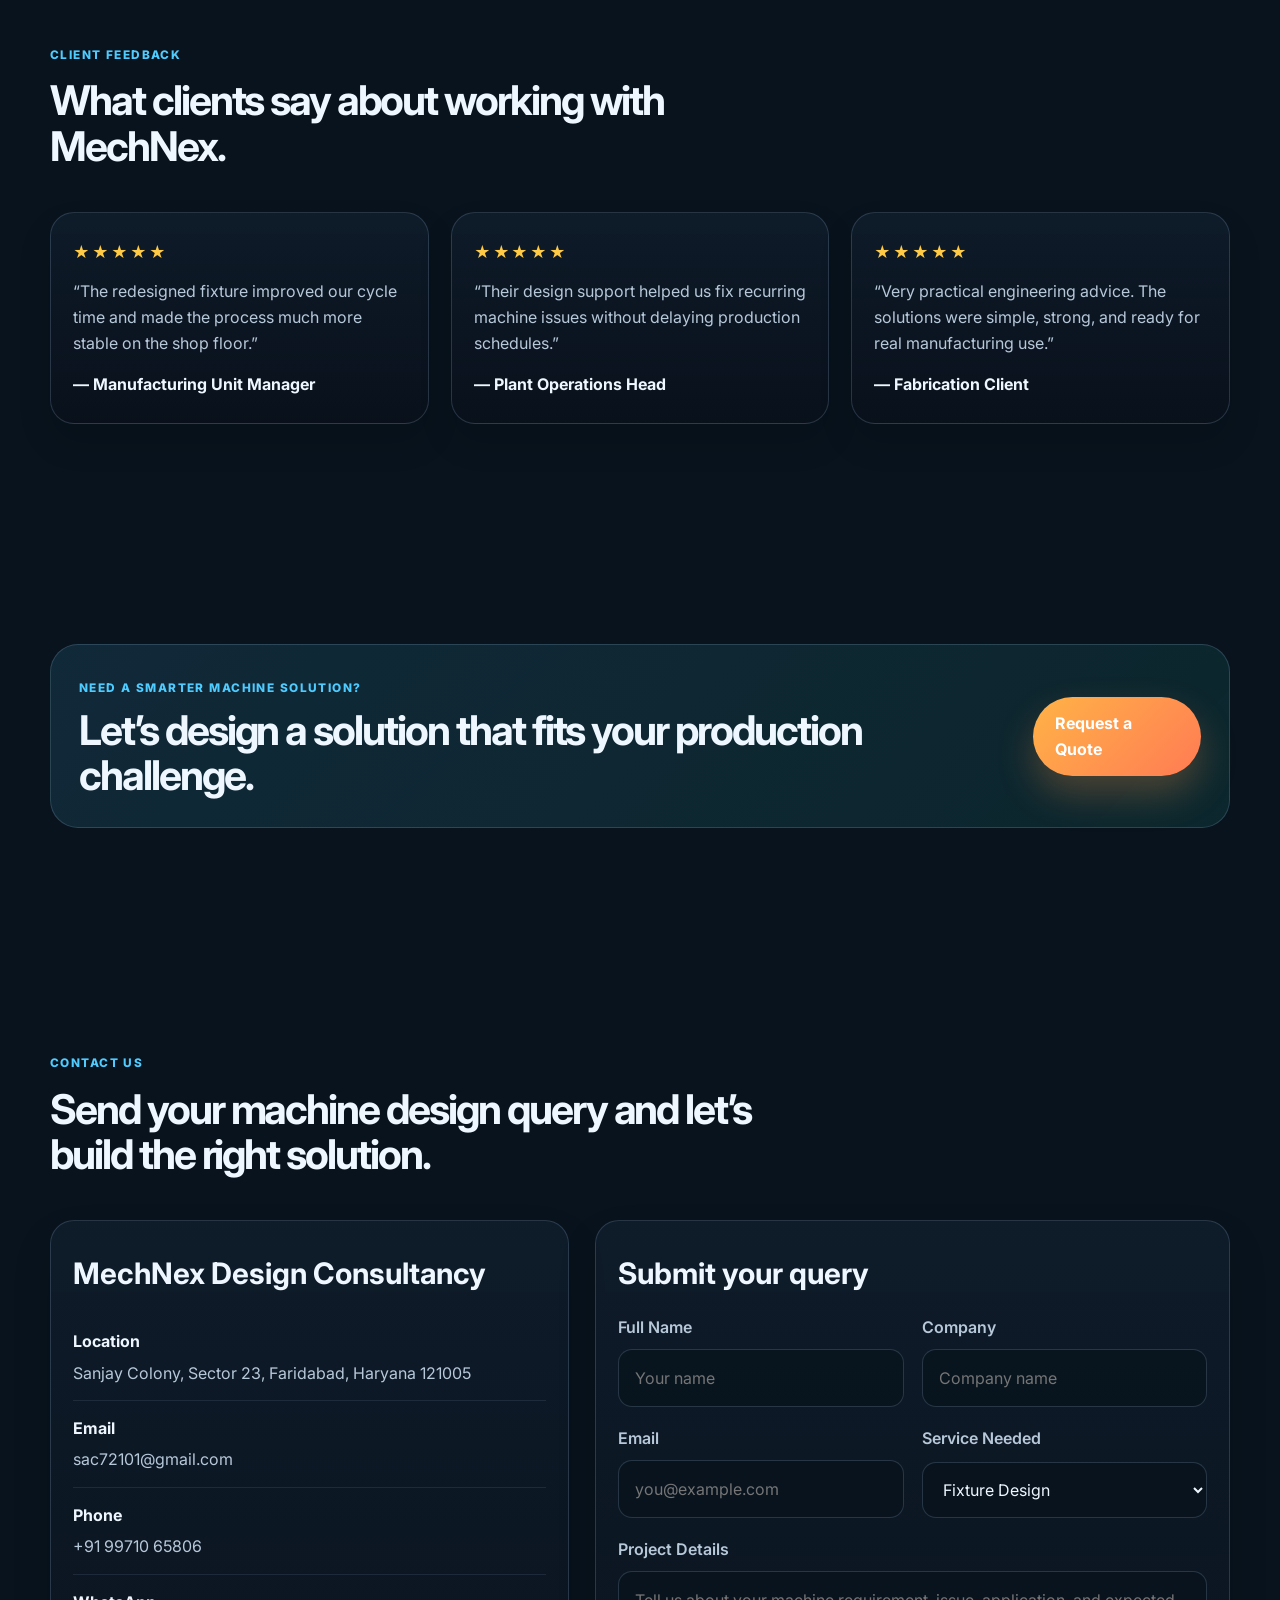
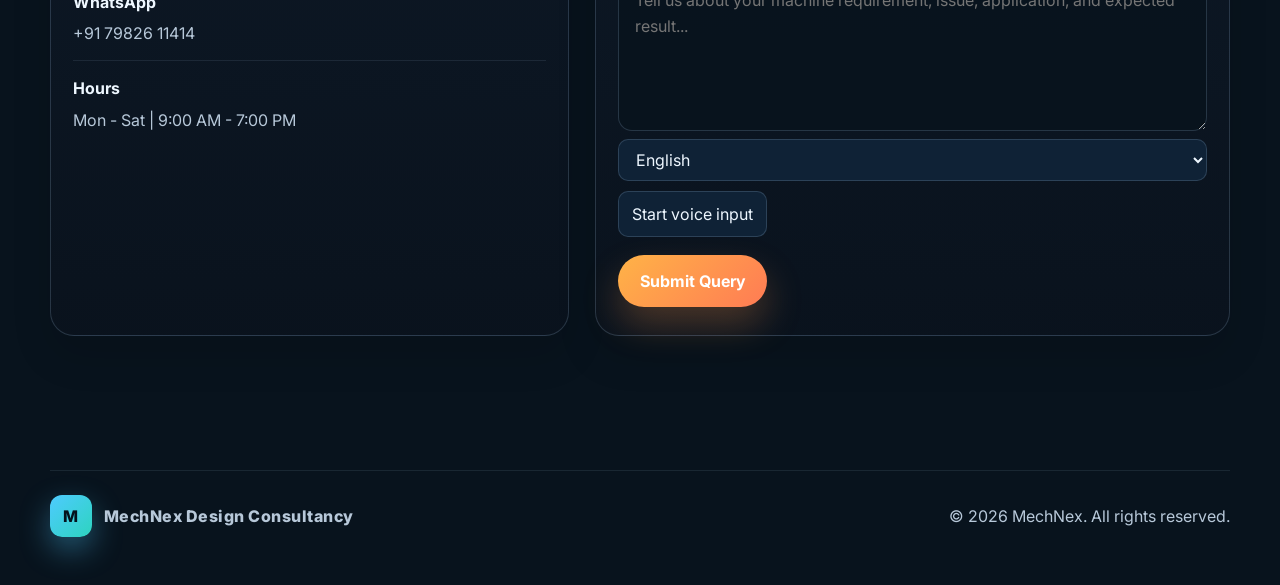
==== commit 18e0e0b1: "Improve homepage layout and content" ====
--- a/index.html
+++ b/index.html
@@ -94,218 +94,132 @@
       <section class="section" id="services">
         <div class="container">
           <div class="section-head reveal">
-            <span class="section-kicker">Our Expertise</span>
-            <h2>Complete machine design solutions built for real production performance.</h2>
+            <span class="section-kicker">Why manufacturers choose us</span>
+            <h2>We turn machine problems into practical, production-ready design solutions.</h2>
             <p>
-              We create robust design systems that improve output, reduce downtime, simplify maintenance, and keep your shop floor efficient.
+              MechNex helps industries reduce downtime, improve machine accuracy, and build stronger systems with smarter mechanical design.
             </p>
           </div>
 
-          <div class="service-grid reveal">
-            <article class="service-card">
-              <div class="service-icon">🧰</div>
-              <h3>Fixture Design</h3>
-              <p>Highly accurate jigs and fixtures designed for speed, positioning repeatability, and safer operator handling.</p>
-              <ul>
-                <li>Jig and fixture layouts</li>
-                <li>Manufacturing support</li>
-                <li>Operator-friendly design</li>
-              </ul>
-            </article>
-
-            <article class="service-card">
-              <div class="service-icon">⚙️</div>
-              <h3>Machine Spare Parts</h3>
-              <p>Custom replacement parts and upgraded components built to match operating loads, wear conditions, and long-term reliability.</p>
-              <ul>
-                <li>Gears and shafts</li>
-                <li>Brackets and housings</li>
-                <li>Wear-resistant design</li>
-              </ul>
-            </article>
-
-            <article class="service-card">
-              <div class="service-icon">🏭</div>
-              <h3>Full Machine Design</h3>
-              <p>End-to-end machine concept creation, assembly planning, and functional design for efficient production systems.</p>
-              <ul>
-                <li>Machine architecture</li>
-                <li>Mechanism planning</li>
-                <li>Assembly optimization</li>
-              </ul>
-            </article>
-          </div>
-
-          <div class="capability-band reveal">
-            <div class="capability-inner">
-              <p>
-                From individual spare part redesign to full machine improvement, MechNex blends mechanical logic, CAD precision, and manufacturing practicality into every design.
-              </p>
-              <a href="contact.html" class="small-btn">Start Your Project</a>
-            </div>
+          <div class="benefit-grid reveal">
+            <article class="benefit-card">
+              <div class="benefit-icon">⚡</div>
+              <h3>Faster problem solving</h3>
+              <p>We identify weak points in your machine and redesign them for better performance, safety, and output.</p>
+            </article>
+
+            <article class="benefit-card">
+              <div class="benefit-icon">🛠️</div>
+              <h3>Better machine reliability</h3>
+              <p>Our designs focus on real-world workshop conditions, load handling, serviceability, and longer machine life.</p>
+            </article>
+
+            <article class="benefit-card">
+              <div class="benefit-icon">📈</div>
+              <h3>Improved productivity</h3>
+              <p>From fixtures to complete assemblies, we design solutions that simplify production and reduce delays.</p>
+            </article>
           </div>
         </div>
       </section>
 
       <section class="section">
+        <div class="container feature-showcase reveal">
+          <div class="feature-copy">
+            <span class="section-kicker">How we help</span>
+            <h2>This website and our work show how your machine can become easier to run, easier to maintain, and easier to scale.</h2>
+            <p>
+              Whether it is a custom fixture, a replacement part, or a complete machine redesign, we create engineering solutions that make production smoother and operations more reliable.
+            </p>
+            <ul class="check-list">
+              <li>Mechanical design for machine efficiency and safety</li>
+              <li>Custom fixture and spare part development</li>
+              <li>3D modeling and CAD drawing support</li>
+              <li>Automation-ready design thinking for future growth</li>
+            </ul>
+            <a href="services.html" class="primary-btn">Explore Services</a>
+          </div>
+
+          <div class="feature-visual">
+            <div class="image-frame large-frame">
+              <img src="https://images.unsplash.com/photo-1565610222536-ef125c59da2b?auto=format&fit=crop&w=1200&q=80" alt="Industrial machine and precision engineering equipment" />
+            </div>
+          </div>
+        </div>
+      </section>
+
+      <section class="section">
         <div class="container">
           <div class="section-head reveal">
-            <span class="section-kicker">Performance Metrics</span>
-            <h2>Measured results grounded in real fabrication and machine functionality.</h2>
-          </div>
-
-          <div class="stats-grid reveal">
-            <div class="stat-card">
-              <strong>10+</strong>
-              <span>Years of practical experience</span>
-            </div>
-            <div class="stat-card">
-              <strong>35%</strong>
-              <span>Downtime reduction potential</span>
-            </div>
-            <div class="stat-card">
-              <strong>4.9/5</strong>
-              <span>Client satisfaction score</span>
-            </div>
-            <div class="stat-card">
-              <strong>24/7</strong>
-              <span>Support for urgent design needs</span>
-            </div>
-          </div>
-        </div>
-      </section>
-
-      <section class="section">
-        <div class="container">
-          <div class="section-head reveal">
-            <span class="section-kicker">Core Capabilities</span>
-            <h2>Advanced design tools that support accurate machine development.</h2>
-          </div>
-
-          <div class="capability-grid reveal">
-            <div class="capability-item">
-              <div class="tool-icon">S</div>
-              <h3>SolidWorks</h3>
-              <p>Detailed 3D modeling, assembly design, and product development for precision-driven machine concepts.</p>
-            </div>
-
-            <div class="capability-item">
-              <div class="tool-icon">A</div>
-              <h3>AutoCAD</h3>
-              <p>Technical drafting, machine layouts, and accurate component detailing for fabrication and manufacturing use.</p>
-            </div>
-
-            <div class="capability-item">
-              <div class="tool-icon">3D</div>
-              <h3>3D Modeling</h3>
-              <p>Virtual assembly review, fitment checks, and design validation before production starts.</p>
-            </div>
-
-            <div class="capability-item">
-              <div class="tool-icon">⚙</div>
-              <h3>Automation Available</h3>
-              <p>Automation-ready concepts and machine planning for improved production continuity and setup efficiency.</p>
-            </div>
-          </div>
-        </div>
-      </section>
-
-      <section class="section" id="portfolio">
-        <div class="container">
-          <div class="section-head reveal">
-            <span class="section-kicker">Work Preview</span>
-            <h2>A glimpse of the mechanical design work we do.</h2>
-            <p>These sample images are placeholders. Our project photos and details will be added here.</p>
-          </div>
-
-          <div class="project-grid reveal">
-            <article class="project-card">
-              <img src="https://images.unsplash.com/photo-1565610222536-ef125c59da2b?auto=format&fit=crop&w=900&q=80" alt="Precision gear design" />
-              <div class="project-card-body">
-                <h3>Project Photo Placeholder</h3>
-                <p>Replace this sample image and text with your project details.</p>
-              </div>
-            </article>
-
-            <article class="project-card">
-              <img src="https://images.unsplash.com/photo-1517048676732-d65bc937f952?auto=format&fit=crop&w=900&q=80" alt="Shafts and couplings" />
-              <div class="project-card-body">
-                <h3>Project Photo Placeholder</h3>
-                <p>Replace this sample image and text with your project details.</p>
-              </div>
-            </article>
-
-            <article class="project-card">
-              <img src="https://images.unsplash.com/photo-1581092918056-0c4c3acd3789?auto=format&fit=crop&w=900&q=80" alt="Fixture development" />
-              <div class="project-card-body">
-                <h3>Project Photo Placeholder</h3>
-                <p>Replace this sample image and text with your project details.</p>
-              </div>
-            </article>
-          </div>
-        </div>
-      </section>
-
-      <section class="section">
-        <div class="container">
-          <div class="section-head reveal">
-            <span class="section-kicker">Our Process</span>
-            <h2>A clear path from idea to production-ready design.</h2>
+            <span class="section-kicker">Our process</span>
+            <h2>A simple path from requirement to reliable machine performance.</h2>
           </div>
 
           <div class="process-grid reveal">
             <article class="process-card">
               <div class="process-no">01</div>
-              <h3>Consultation</h3>
-              <p>We understand your machine challenge, current limitation, and end production goal.</p>
+              <h3>Understand the need</h3>
+              <p>We study your machine problem, production requirement, and current bottleneck before planning the design.</p>
             </article>
 
             <article class="process-card">
               <div class="process-no">02</div>
-              <h3>Requirement Study</h3>
-              <p>We collect measurements, load conditions, material needs, and machine constraints.</p>
+              <h3>Design the solution</h3>
+              <p>We prepare layouts, CAD models, and engineering concepts to solve the issue efficiently.</p>
             </article>
 
             <article class="process-card">
               <div class="process-no">03</div>
-              <h3>Engineering Design</h3>
-              <p>We create robust layouts, technical details, and 3D design models around your needs.</p>
+              <h3>Improve and validate</h3>
+              <p>We optimize the design for strength, fitment, manufacturing, and long-term machine use.</p>
             </article>
 
             <article class="process-card">
               <div class="process-no">04</div>
-              <h3>Optimization</h3>
-              <p>We refine the design for manufacturing practicality, reliability, and performance.</p>
-            </article>
-          </div>
-        </div>
-      </section>
-
-      <section class="section" id="experience">
+              <h3>Support execution</h3>
+              <p>We help ensure the final design is practical, smooth to manufacture, and ready for real production.</p>
+            </article>
+          </div>
+        </div>
+      </section>
+
+      <section class="section">
         <div class="container">
           <div class="section-head reveal">
-            <span class="section-kicker">Work Experience</span>
-            <h2>Built on a decade of machine design and industrial problem solving.</h2>
-          </div>
-
-          <div class="timeline-grid reveal">
-            <div class="timeline-item">
-              <div class="timeline-year">2014</div>
-              <h3>Mechanical Design Foundation</h3>
-              <p>Started with mechanical drafting and machine feasibility support for industrial manufacturing operations.</p>
-            </div>
-
-            <div class="timeline-item">
-              <div class="timeline-year">2018</div>
-              <h3>Fixture & Spare Part Focus</h3>
-              <p>Expanded into fixture design, custom part redesign, and machine improvement work for production efficiency.</p>
-            </div>
-
-            <div class="timeline-item">
-              <div class="timeline-year">2024</div>
-              <h3>Consultancy Growth</h3>
-              <p>Developed into a full design consultancy with 3D modeling, AutoCAD detailing, and automation-aware machine design capability.</p>
-            </div>
+            <span class="section-kicker">Client feedback</span>
+            <h2>What clients say about working with MechNex.</h2>
+          </div>
+
+          <div class="testimonial-grid reveal">
+            <article class="testimonial-card">
+              <div class="stars">★★★★★</div>
+              <p>“The redesigned fixture improved our cycle time and made the process much more stable on the shop floor.”</p>
+              <strong>— Manufacturing Unit Manager</strong>
+            </article>
+
+            <article class="testimonial-card">
+              <div class="stars">★★★★★</div>
+              <p>“Their design support helped us fix recurring machine issues without delaying production schedules.”</p>
+              <strong>— Plant Operations Head</strong>
+            </article>
+
+            <article class="testimonial-card">
+              <div class="stars">★★★★★</div>
+              <p>“Very practical engineering advice. The solutions were simple, strong, and ready for real manufacturing use.”</p>
+              <strong>— Fabrication Client</strong>
+            </article>
+          </div>
+        </div>
+      </section>
+
+      <section class="section">
+        <div class="container">
+          <div class="cta-banner reveal">
+            <div>
+              <span class="section-kicker">Need a smarter machine solution?</span>
+              <h2>Let’s design a solution that fits your production challenge.</h2>
+            </div>
+            <a href="contact.html" class="primary-btn">Request a Quote</a>
           </div>
         </div>
       </section>
--- a/style.css
+++ b/style.css
@@ -17,7 +17,10 @@
 
 * { box-sizing: border-box; }
 
-html { scroll-behavior: smooth; }
+html {
+  scroll-behavior: smooth;
+  font-size: 16px;
+}
 
 body {
   margin: 0;
@@ -28,6 +31,8 @@
     var(--bg);
   color: var(--white);
   line-height: 1.65;
+  -webkit-text-size-adjust: 100%;
+  text-size-adjust: 100%;
 }
 
 a { text-decoration: none; color: inherit; }
@@ -416,6 +421,90 @@
   color: var(--muted);
 }
 
+.benefit-grid,
+.testimonial-grid {
+  display: grid;
+  grid-template-columns: repeat(3, minmax(0, 1fr));
+  gap: 22px;
+}
+
+.benefit-card,
+.testimonial-card {
+  background: linear-gradient(180deg, rgba(15, 28, 42, 0.95), rgba(9, 17, 27, 0.97));
+  border: 1px solid var(--line);
+  border-radius: 24px;
+  padding: 26px 22px;
+  box-shadow: 0 18px 34px rgba(1, 5, 12, 0.12);
+}
+
+.benefit-icon {
+  width: 56px;
+  height: 56px;
+  border-radius: 16px;
+  display: grid;
+  place-items: center;
+  background: linear-gradient(135deg, rgba(78, 203, 255, 0.12), rgba(45, 212, 191, 0.12));
+  border: 1px solid rgba(78, 203, 255, 0.18);
+  font-size: 1.6rem;
+  margin-bottom: 16px;
+}
+
+.benefit-card h3,
+.testimonial-card strong {
+  margin: 0 0 10px;
+}
+
+.feature-showcase {
+  display: grid;
+  grid-template-columns: 1.05fr 0.95fr;
+  align-items: center;
+  gap: 28px;
+  background: linear-gradient(180deg, rgba(15, 28, 42, 0.95), rgba(9, 17, 27, 0.97));
+  border: 1px solid var(--line);
+  border-radius: 30px;
+  padding: 24px;
+}
+
+.feature-copy {
+  padding: 8px 10px;
+}
+
+.feature-copy .check-list {
+  margin: 20px 0 26px;
+}
+
+.large-frame img {
+  min-height: 420px;
+  object-fit: cover;
+}
+
+.stars {
+  color: #ffca45;
+  letter-spacing: 0.12em;
+  margin-bottom: 12px;
+}
+
+.testimonial-card p {
+  color: var(--muted);
+  margin: 0 0 14px;
+}
+
+.cta-banner {
+  display: flex;
+  justify-content: space-between;
+  align-items: center;
+  gap: 18px;
+  padding: 28px 28px;
+  border-radius: 28px;
+  background: linear-gradient(135deg, rgba(78, 203, 255, 0.12), rgba(45, 212, 191, 0.10));
+  border: 1px solid var(--line);
+}
+
+.cta-banner h2 {
+  margin-top: 8px;
+  margin-bottom: 0;
+}
+
 .project-grid {
   grid-template-columns: repeat(3, minmax(0, 1fr));
 }
@@ -700,11 +789,15 @@
   .hero-grid,
   .about-grid,
   .contact-grid,
+  .feature-showcase,
   .solution-grid { grid-template-columns: 1fr; }
-  .service-grid, .project-grid, .stats-grid, .capability-grid, .process-grid, .value-grid, .timeline-grid { grid-template-columns: repeat(2, minmax(0, 1fr)); }
+  .service-grid, .project-grid, .stats-grid, .capability-grid, .process-grid, .value-grid, .timeline-grid, .benefit-grid, .testimonial-grid { grid-template-columns: repeat(2, minmax(0, 1fr)); }
 }
 
 @media (max-width: 760px) {
+  html { font-size: 15px; }
+  .container { width: min(100% - 18px, 100%); }
+
   .nav-links {
     position: absolute;
     top: 82px;
@@ -719,10 +812,51 @@
     border-radius: 18px;
   }
 
+  .nav-btn { display: none; }
   .nav-links.open { display: flex; }
   .mobile-toggle { display: grid; place-items: center; }
-  .service-grid, .project-grid, .stats-grid, .capability-grid, .process-grid, .value-grid, .timeline-grid, .field-row { grid-template-columns: 1fr; }
+  .service-grid, .project-grid, .stats-grid, .capability-grid, .process-grid, .value-grid, .timeline-grid, .benefit-grid, .testimonial-grid, .field-row { grid-template-columns: 1fr; }
   .hero { padding-top: 60px; }
+  .hero-grid, .about-grid, .contact-grid, .feature-showcase { grid-template-columns: 1fr; }
+  .hero-actions { flex-direction: column; }
+  .hero-actions a,
+  .primary-btn,
+  .secondary-btn,
+  .small-btn,
+  .submit-btn,
+  .cta-banner .primary-btn { width: 100%; }
   .image-frame img { min-height: 400px; }
   .floating-badge { position: static; margin: 12px 12px 0; }
-}
+  .voice-controls { align-items: stretch; }
+  .voice-language,
+  .voice-input-btn { width: 100%; }
+  .section { padding: 78px 0; }
+  .contact-card,
+  .contact-form,
+  .service-card,
+  .project-card,
+  .timeline-item,
+  .about-card,
+  .benefit-card,
+  .testimonial-card { border-radius: 18px; }
+  .feature-showcase,
+  .cta-banner {
+    padding: 18px;
+  }
+  .cta-banner { flex-direction: column; align-items: flex-start; }
+}
+
+@media (max-width: 480px) {
+  .container { width: calc(100% - 16px); }
+  .brand span:last-child { font-size: 0.95rem; }
+  h1 { font-size: clamp(2.2rem, 10vw, 3rem); }
+  h2 { font-size: clamp(1.8rem, 8vw, 2.5rem); }
+  .hero-meta { gap: 16px; }
+  .meta-item strong { font-size: 1.05rem; }
+  .section { padding: 68px 0; }
+  .hero { padding-top: 48px; }
+  .image-frame img { min-height: 300px; }
+  .navbar { min-height: 68px; }
+  .brand-mark { width: 34px; height: 34px; }
+  .floating-badge { padding: 12px 14px; }
+}
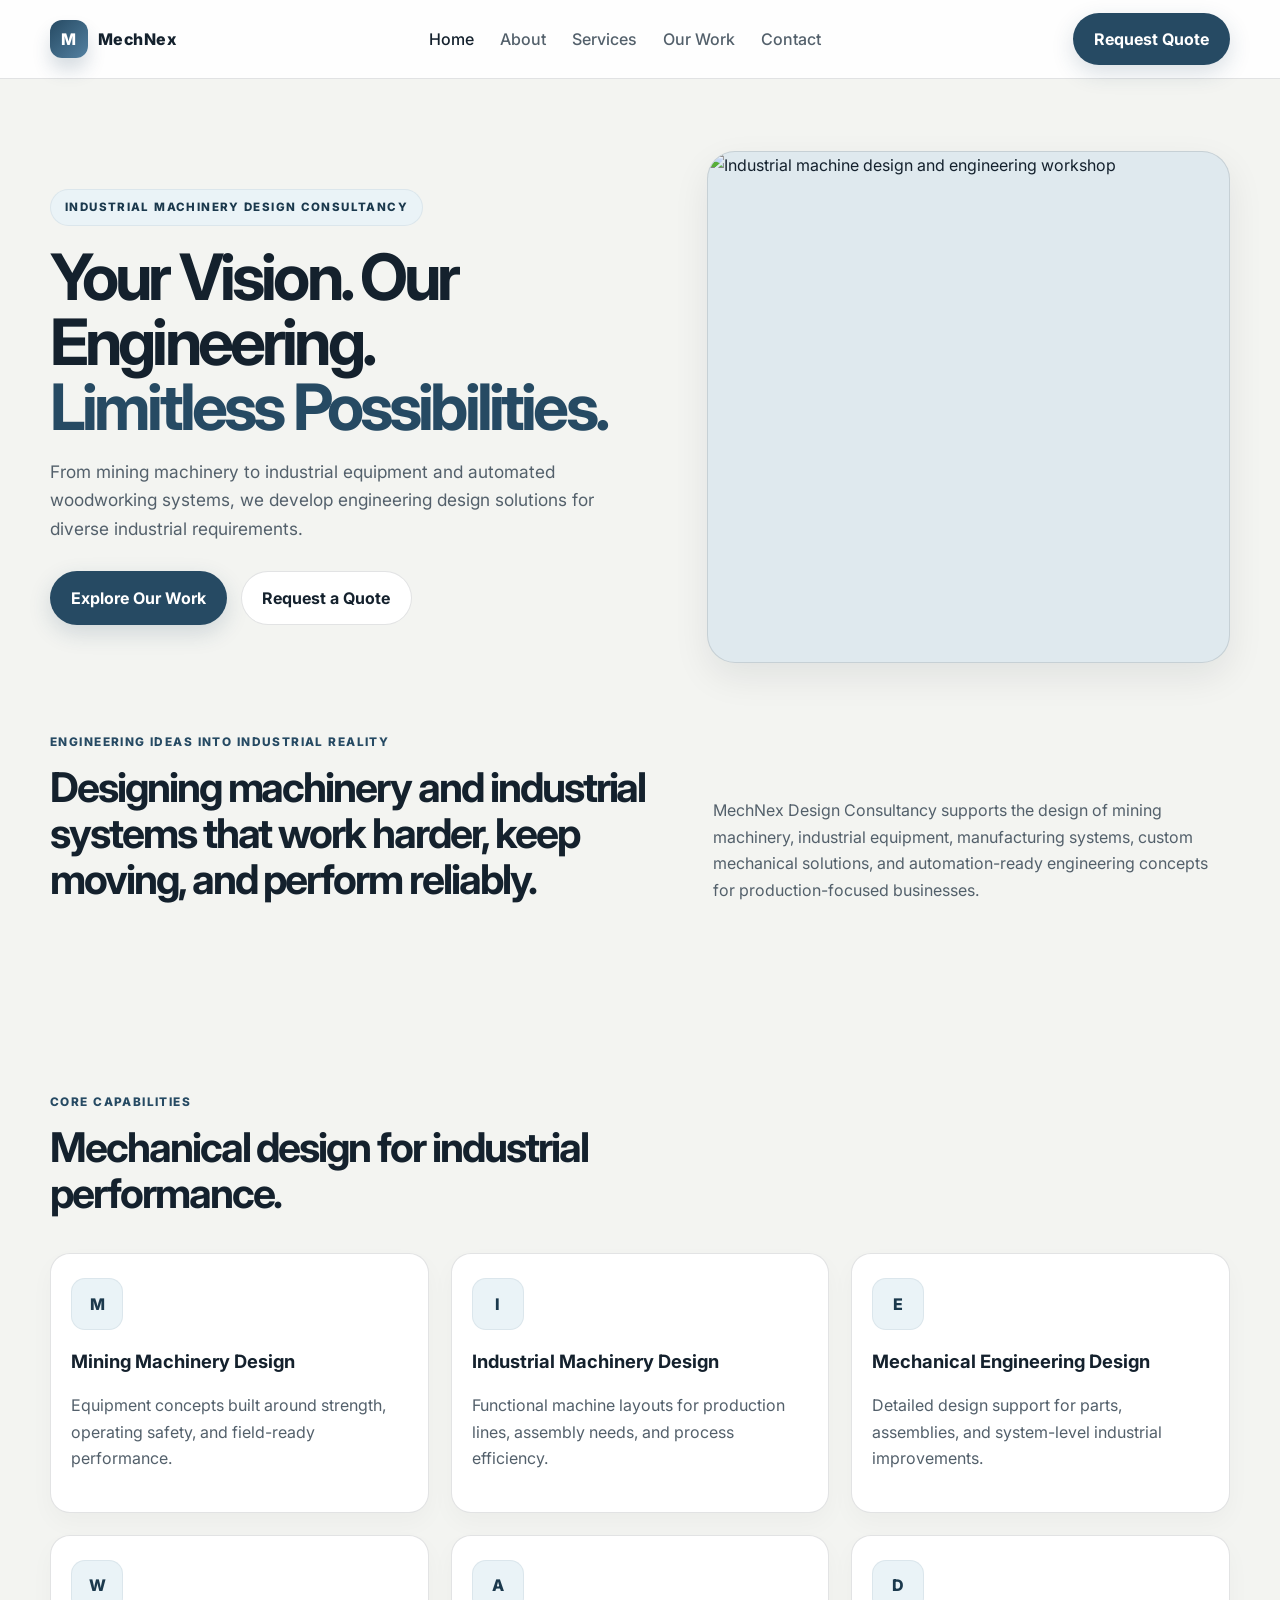
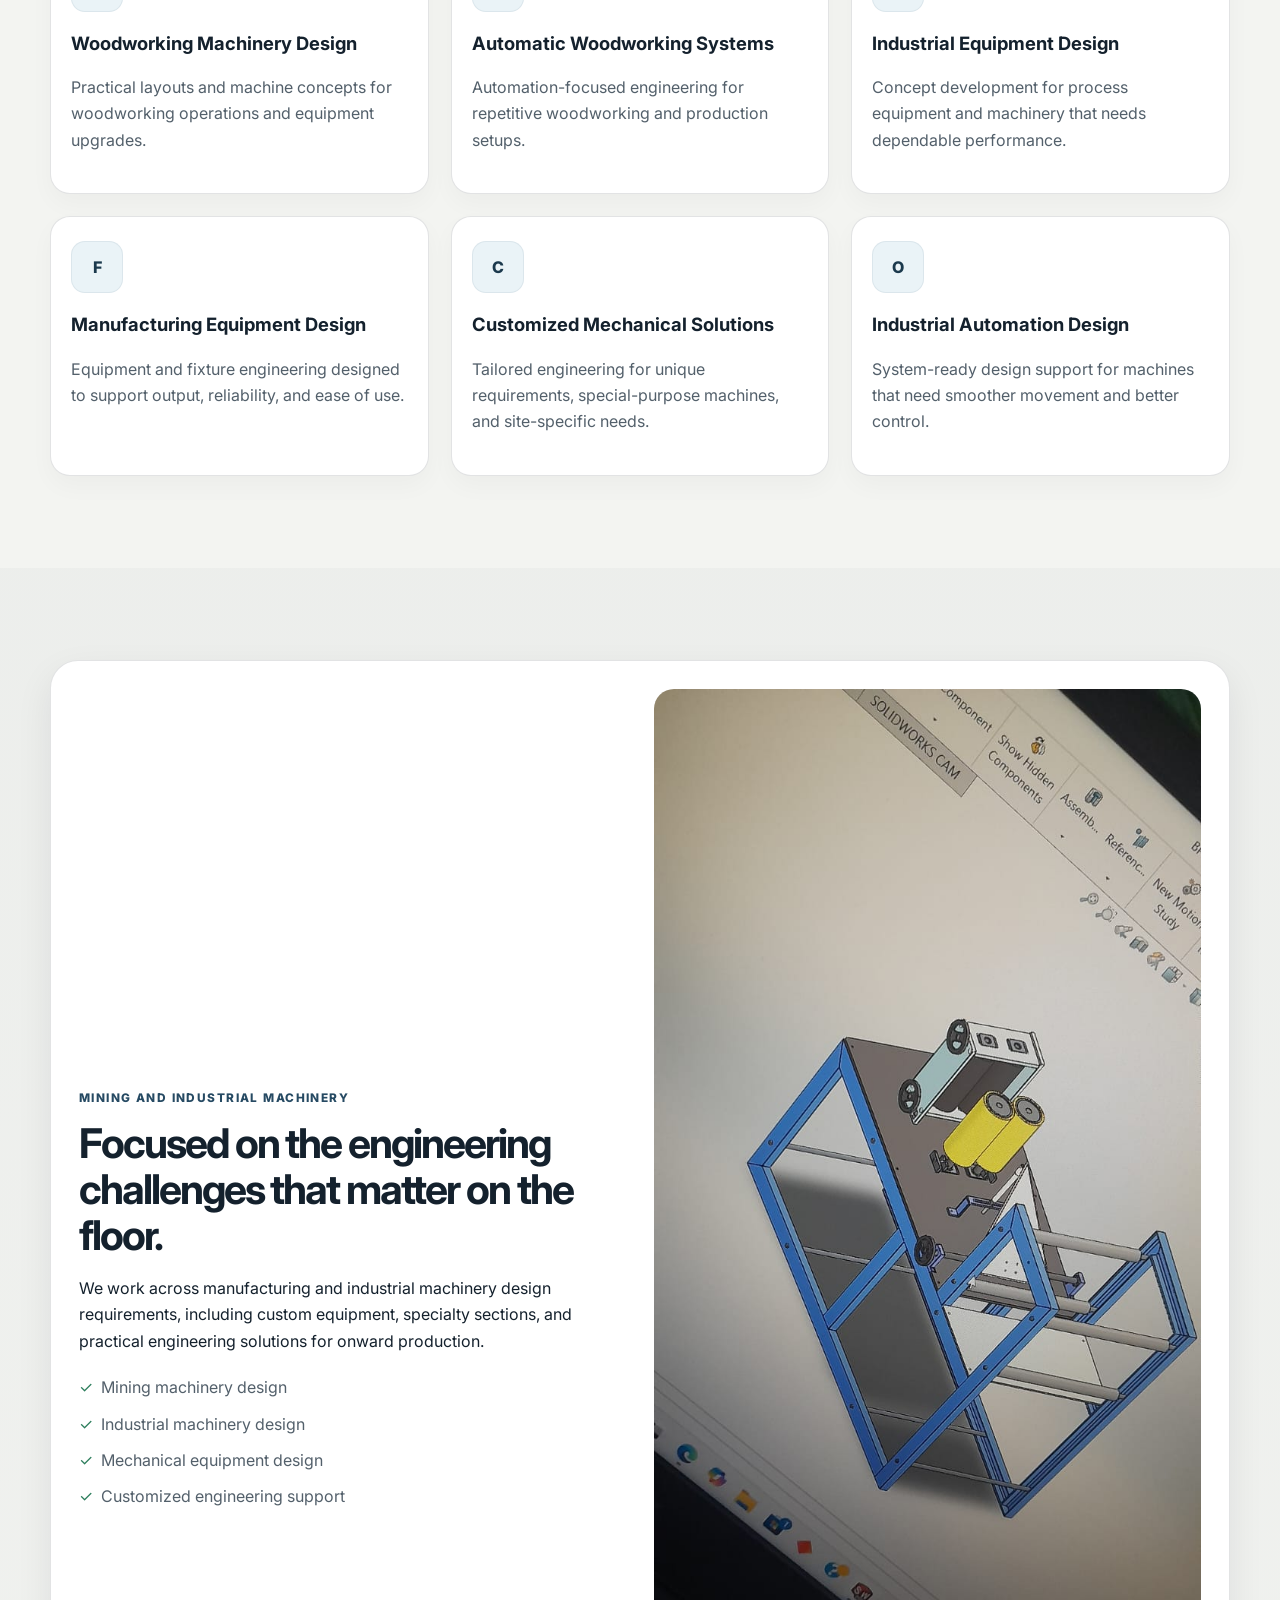
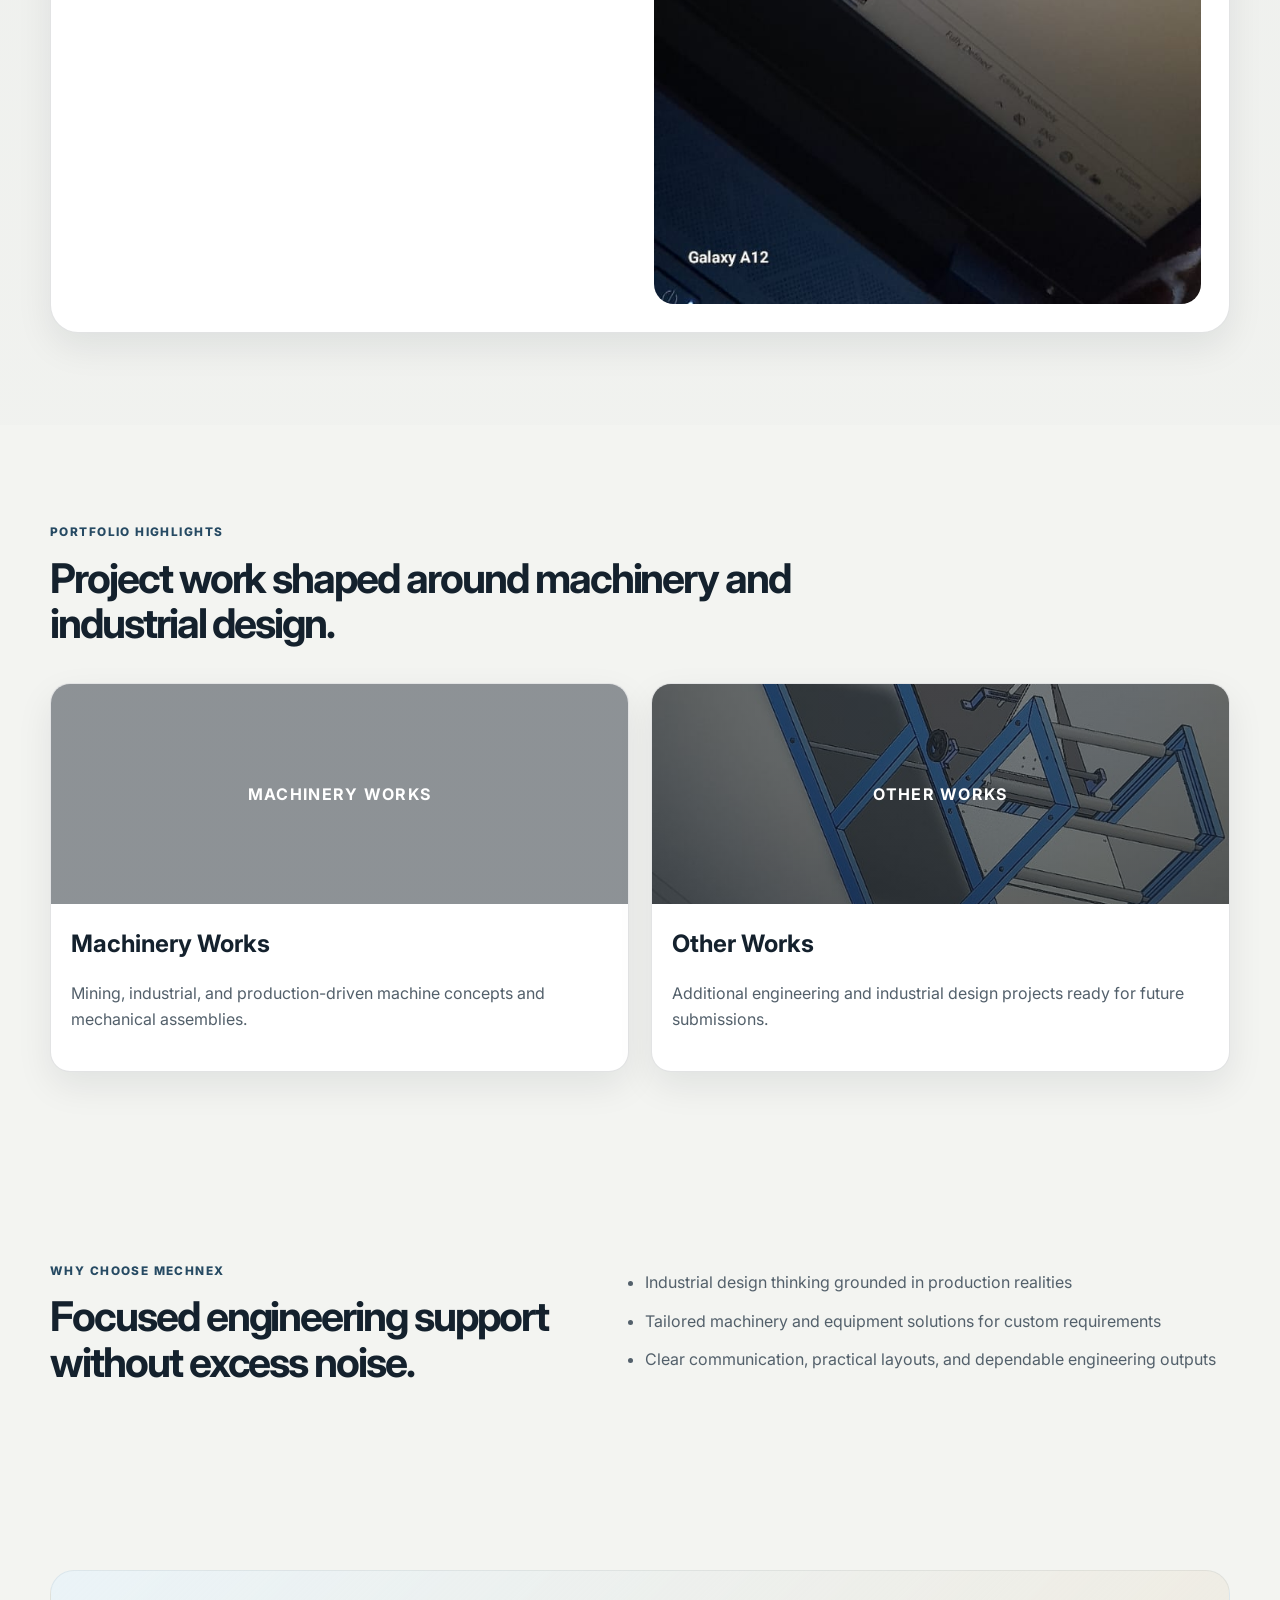
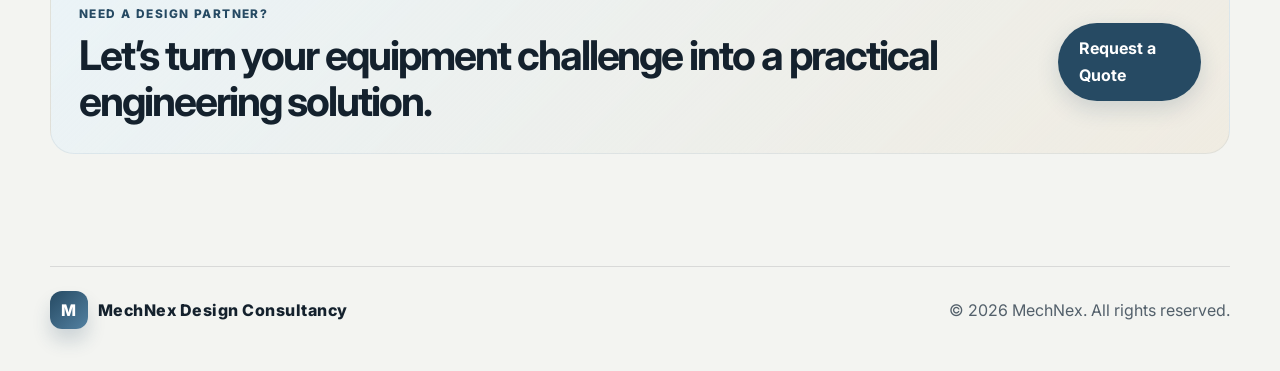
==== commit b2a13dce: "Prepare MechNex site for GitHub Pages" ====
--- a/index.html
+++ b/index.html
@@ -6,7 +6,7 @@
     <title>MechNex Design Consultancy</title>
     <meta
       name="description"
-      content="MechNex Design Consultancy offers fixture design, machine spare parts design, full machine design, CAD modeling, and automation-ready engineering solutions."
+      content="MechNex Design Consultancy designs mining machinery, industrial equipment, mechanical systems, and customized engineering solutions."
     />
     <link rel="preconnect" href="https://fonts.googleapis.com" />
     <link rel="preconnect" href="https://fonts.gstatic.com" crossorigin />
@@ -16,7 +16,7 @@
   <body>
     <header class="topbar">
       <div class="container navbar">
-        <a href="#home" class="brand" aria-label="MechNex Design Consultancy home">
+        <a href="index.html" class="brand" aria-label="MechNex Design Consultancy home">
           <span class="brand-mark">M</span>
           <span>MechNex</span>
         </a>
@@ -25,7 +25,7 @@
 
         <nav aria-label="Main navigation">
           <ul class="nav-links">
-            <li><a href="#home" class="active">Home</a></li>
+            <li><a href="index.html" class="active">Home</a></li>
             <li><a href="about.html">About</a></li>
             <li><a href="services.html">Services</a></li>
             <li><a href="work.html">Our Work</a></li>
@@ -41,173 +41,162 @@
       <section class="hero">
         <div class="container hero-grid reveal">
           <div class="hero-copy">
-            <span class="eyebrow">Machine Design Consultancy</span>
+            <span class="eyebrow">Industrial machinery design consultancy</span>
             <h1>
-              Precision engineering for <span class="gradient-text">smarter machines</span> and stronger production.
+              Your Vision. Our Engineering.<br />
+              <span>Limitless Possibilities.</span>
             </h1>
+            <p class="hero-supporting">
+              From mining machinery to industrial equipment and automated woodworking systems, we develop engineering design solutions for diverse industrial requirements.
+            </p>
+
+            <div class="hero-actions">
+              <a href="work.html" class="primary-btn">Explore Our Work</a>
+              <a href="contact.html" class="secondary-btn">Request a Quote</a>
+            </div>
+          </div>
+
+          <div class="hero-panel" aria-label="Industrial machinery design and engineering image">
+            <div class="hero-image-wrap">
+              <img src="https://images.unsplash.com/photo-1581092580497-e0d23cbdf1dc?auto=format&fit=crop&w=1200&q=80" alt="Industrial machine design and engineering workshop" />
+            </div>
+          </div>
+        </div>
+      </section>
+
+      <section class="section intro-section">
+        <div class="container intro-grid reveal">
+          <div>
+            <span class="section-kicker">Engineering ideas into industrial reality</span>
+            <h2>Designing machinery and industrial systems that work harder, keep moving, and perform reliably.</h2>
+          </div>
+          <p>
+            MechNex Design Consultancy supports the design of mining machinery, industrial equipment, manufacturing systems, custom mechanical solutions, and automation-ready engineering concepts for production-focused businesses.
+          </p>
+        </div>
+      </section>
+
+      <section class="section">
+        <div class="container">
+          <div class="section-head reveal">
+            <span class="section-kicker">Core capabilities</span>
+            <h2>Mechanical design for industrial performance.</h2>
+          </div>
+
+          <div class="capability-grid reveal">
+            <article class="capability-item">
+              <div class="tool-icon">M</div>
+              <h3>Mining Machinery Design</h3>
+              <p>Equipment concepts built around strength, operating safety, and field-ready performance.</p>
+            </article>
+            <article class="capability-item">
+              <div class="tool-icon">I</div>
+              <h3>Industrial Machinery Design</h3>
+              <p>Functional machine layouts for production lines, assembly needs, and process efficiency.</p>
+            </article>
+            <article class="capability-item">
+              <div class="tool-icon">E</div>
+              <h3>Mechanical Engineering Design</h3>
+              <p>Detailed design support for parts, assemblies, and system-level industrial improvements.</p>
+            </article>
+            <article class="capability-item">
+              <div class="tool-icon">W</div>
+              <h3>Woodworking Machinery Design</h3>
+              <p>Practical layouts and machine concepts for woodworking operations and equipment upgrades.</p>
+            </article>
+            <article class="capability-item">
+              <div class="tool-icon">A</div>
+              <h3>Automatic Woodworking Systems</h3>
+              <p>Automation-focused engineering for repetitive woodworking and production setups.</p>
+            </article>
+            <article class="capability-item">
+              <div class="tool-icon">D</div>
+              <h3>Industrial Equipment Design</h3>
+              <p>Concept development for process equipment and machinery that needs dependable performance.</p>
+            </article>
+            <article class="capability-item">
+              <div class="tool-icon">F</div>
+              <h3>Manufacturing Equipment Design</h3>
+              <p>Equipment and fixture engineering designed to support output, reliability, and ease of use.</p>
+            </article>
+            <article class="capability-item">
+              <div class="tool-icon">C</div>
+              <h3>Customized Mechanical Solutions</h3>
+              <p>Tailored engineering for unique requirements, special-purpose machines, and site-specific needs.</p>
+            </article>
+            <article class="capability-item">
+              <div class="tool-icon">O</div>
+              <h3>Industrial Automation Design</h3>
+              <p>System-ready design support for machines that need smoother movement and better control.</p>
+            </article>
+          </div>
+        </div>
+      </section>
+
+      <section class="section highlight-panel">
+        <div class="container highlight-grid reveal">
+          <div class="highlight-copy">
+            <span class="section-kicker">Mining and industrial machinery</span>
+            <h2>Focused on the engineering challenges that matter on the floor.</h2>
             <p>
-              MechNex Design Consultancy delivers fixture design, spare parts development, full machine design, and automation-ready engineering solutions built for performance, reliability, and real-world manufacturing demands.
-            </p>
-
-            <div class="hero-actions">
-              <a href="contact.html" class="primary-btn">Book Design Consultation</a>
-              <a href="work.html" class="secondary-btn">View Our Work</a>
-            </div>
-
-            <div class="hero-meta">
-              <div class="meta-item">
-                <strong>10+</strong>
-                <span>Years of experience</span>
-              </div>
-              <div class="meta-item">
-                <strong>1500+</strong>
-                <span>Parts designed</span>
-              </div>
-              <div class="meta-item">
-                <strong>99%</strong>
-                <span>Client satisfaction</span>
-              </div>
-            </div>
-          </div>
-
-          <div class="hero-visual" aria-label="Machine design and manufacturing imagery">
-            <div class="image-frame">
-              <img src="https://images.unsplash.com/photo-1581092580497-e0d23cbdf1dc?auto=format&fit=crop&w=1200&q=80" alt="Mechanical engineering and industrial design" />
-            </div>
-            <div class="floating-badge one">
-              <strong>3D Concept Design</strong>
-              <span>Fixture and part optimization</span>
-              <div class="tag-list">
-                <span>CAD</span>
-                <span>3D</span>
-                <span>DFM</span>
-              </div>
-            </div>
-            <div class="floating-badge two">
-              <strong>Automation Ready</strong>
-              <span>Layout and process support</span>
-            </div>
-          </div>
-        </div>
-      </section>
-
-      <section class="section" id="services">
-        <div class="container">
-          <div class="section-head reveal">
-            <span class="section-kicker">Why manufacturers choose us</span>
-            <h2>We turn machine problems into practical, production-ready design solutions.</h2>
-            <p>
-              MechNex helps industries reduce downtime, improve machine accuracy, and build stronger systems with smarter mechanical design.
-            </p>
-          </div>
-
-          <div class="benefit-grid reveal">
-            <article class="benefit-card">
-              <div class="benefit-icon">⚡</div>
-              <h3>Faster problem solving</h3>
-              <p>We identify weak points in your machine and redesign them for better performance, safety, and output.</p>
-            </article>
-
-            <article class="benefit-card">
-              <div class="benefit-icon">🛠️</div>
-              <h3>Better machine reliability</h3>
-              <p>Our designs focus on real-world workshop conditions, load handling, serviceability, and longer machine life.</p>
-            </article>
-
-            <article class="benefit-card">
-              <div class="benefit-icon">📈</div>
-              <h3>Improved productivity</h3>
-              <p>From fixtures to complete assemblies, we design solutions that simplify production and reduce delays.</p>
-            </article>
-          </div>
-        </div>
-      </section>
-
-      <section class="section">
-        <div class="container feature-showcase reveal">
-          <div class="feature-copy">
-            <span class="section-kicker">How we help</span>
-            <h2>This website and our work show how your machine can become easier to run, easier to maintain, and easier to scale.</h2>
-            <p>
-              Whether it is a custom fixture, a replacement part, or a complete machine redesign, we create engineering solutions that make production smoother and operations more reliable.
+              We work across manufacturing and industrial machinery design requirements, including custom equipment, specialty sections, and practical engineering solutions for onward production.
             </p>
             <ul class="check-list">
-              <li>Mechanical design for machine efficiency and safety</li>
-              <li>Custom fixture and spare part development</li>
-              <li>3D modeling and CAD drawing support</li>
-              <li>Automation-ready design thinking for future growth</li>
+              <li>Mining machinery design</li>
+              <li>Industrial machinery design</li>
+              <li>Mechanical equipment design</li>
+              <li>Customized engineering support</li>
             </ul>
-            <a href="services.html" class="primary-btn">Explore Services</a>
-          </div>
-
-          <div class="feature-visual">
-            <div class="image-frame large-frame">
-              <img src="https://images.unsplash.com/photo-1565610222536-ef125c59da2b?auto=format&fit=crop&w=1200&q=80" alt="Industrial machine and precision engineering equipment" />
-            </div>
+          </div>
+          <div class="highlight-photo">
+            <img src="images/machinery/WhatsApp%20Image%202026-10-09%20at%2010.07.40%20PM.jpeg" alt="Industrial machine and engineering equipment" />
+          </div>
+        </div>
+      </section>
+
+      <section class="section portfolio-preview-section">
+        <div class="container">
+          <div class="section-head reveal">
+            <span class="section-kicker">Portfolio highlights</span>
+            <h2>Project work shaped around machinery and industrial design.</h2>
+          </div>
+
+          <div class="portfolio-preview-grid reveal">
+            <article class="preview-card">
+              <div class="preview-image preview-machinery">
+                <span>Machinery Works</span>
+              </div>
+              <div class="preview-body">
+                <h3>Machinery Works</h3>
+                <p>Mining, industrial, and production-driven machine concepts and mechanical assemblies.</p>
+              </div>
+            </article>
+
+            <article class="preview-card">
+              <div class="preview-image preview-other">
+                <span>Other Works</span>
+              </div>
+              <div class="preview-body">
+                <h3>Other Works</h3>
+                <p>Additional engineering and industrial design projects ready for future submissions.</p>
+              </div>
+            </article>
           </div>
         </div>
       </section>
 
       <section class="section">
         <div class="container">
-          <div class="section-head reveal">
-            <span class="section-kicker">Our process</span>
-            <h2>A simple path from requirement to reliable machine performance.</h2>
-          </div>
-
-          <div class="process-grid reveal">
-            <article class="process-card">
-              <div class="process-no">01</div>
-              <h3>Understand the need</h3>
-              <p>We study your machine problem, production requirement, and current bottleneck before planning the design.</p>
-            </article>
-
-            <article class="process-card">
-              <div class="process-no">02</div>
-              <h3>Design the solution</h3>
-              <p>We prepare layouts, CAD models, and engineering concepts to solve the issue efficiently.</p>
-            </article>
-
-            <article class="process-card">
-              <div class="process-no">03</div>
-              <h3>Improve and validate</h3>
-              <p>We optimize the design for strength, fitment, manufacturing, and long-term machine use.</p>
-            </article>
-
-            <article class="process-card">
-              <div class="process-no">04</div>
-              <h3>Support execution</h3>
-              <p>We help ensure the final design is practical, smooth to manufacture, and ready for real production.</p>
-            </article>
-          </div>
-        </div>
-      </section>
-
-      <section class="section">
-        <div class="container">
-          <div class="section-head reveal">
-            <span class="section-kicker">Client feedback</span>
-            <h2>What clients say about working with MechNex.</h2>
-          </div>
-
-          <div class="testimonial-grid reveal">
-            <article class="testimonial-card">
-              <div class="stars">★★★★★</div>
-              <p>“The redesigned fixture improved our cycle time and made the process much more stable on the shop floor.”</p>
-              <strong>— Manufacturing Unit Manager</strong>
-            </article>
-
-            <article class="testimonial-card">
-              <div class="stars">★★★★★</div>
-              <p>“Their design support helped us fix recurring machine issues without delaying production schedules.”</p>
-              <strong>— Plant Operations Head</strong>
-            </article>
-
-            <article class="testimonial-card">
-              <div class="stars">★★★★★</div>
-              <p>“Very practical engineering advice. The solutions were simple, strong, and ready for real manufacturing use.”</p>
-              <strong>— Fabrication Client</strong>
-            </article>
+          <div class="why-grid reveal">
+            <div>
+              <span class="section-kicker">Why choose MechNex</span>
+              <h2>Focused engineering support without excess noise.</h2>
+            </div>
+            <ul class="why-list">
+              <li>Industrial design thinking grounded in production realities</li>
+              <li>Tailored machinery and equipment solutions for custom requirements</li>
+              <li>Clear communication, practical layouts, and dependable engineering outputs</li>
+            </ul>
           </div>
         </div>
       </section>
@@ -216,94 +205,10 @@
         <div class="container">
           <div class="cta-banner reveal">
             <div>
-              <span class="section-kicker">Need a smarter machine solution?</span>
-              <h2>Let’s design a solution that fits your production challenge.</h2>
+              <span class="section-kicker">Need a design partner?</span>
+              <h2>Let’s turn your equipment challenge into a practical engineering solution.</h2>
             </div>
             <a href="contact.html" class="primary-btn">Request a Quote</a>
-          </div>
-        </div>
-      </section>
-
-      <section class="section" id="contact">
-        <div class="container">
-          <div class="section-head reveal">
-            <span class="section-kicker">Contact Us</span>
-            <h2>Send your machine design query and let’s build the right solution.</h2>
-          </div>
-
-          <div class="contact-grid reveal">
-            <aside class="contact-card">
-              <h3>MechNex Design Consultancy</h3>
-              <div class="contact-item">
-                <strong>Location</strong>
-                <span>Sanjay Colony, Sector 23, Faridabad, Haryana 121005</span>
-              </div>
-              <div class="contact-item">
-                <strong>Email</strong>
-                <a href="mailto:sac72101@gmail.com">sac72101@gmail.com</a>
-              </div>
-              <div class="contact-item">
-                <strong>Phone</strong>
-                <a href="tel:+919971065806">+91 99710 65806</a>
-              </div>
-              <div class="contact-item">
-                <strong>WhatsApp</strong>
-                <a href="https://wa.me/917982611414" target="_blank" rel="noopener noreferrer">+91 79826 11414</a>
-              </div>
-              <div class="contact-item">
-                <strong>Hours</strong>
-                <span>Mon - Sat | 9:00 AM - 7:00 PM</span>
-              </div>
-            </aside>
-
-            <div class="contact-form">
-              <h3>Submit your query</h3>
-              <form id="contact-form-home" data-form-type="home">
-                <div class="form-grid">
-                  <div class="field-row">
-                    <div class="field">
-                      <label for="name">Full Name</label>
-                      <input id="name" name="name" type="text" placeholder="Your name" required />
-                    </div>
-                    <div class="field">
-                      <label for="company">Company</label>
-                      <input id="company" name="company" type="text" placeholder="Company name" />
-                    </div>
-                  </div>
-
-                  <div class="field-row">
-                    <div class="field">
-                      <label for="email">Email</label>
-                      <input id="email" name="email" type="email" placeholder="you@example.com" required />
-                    </div>
-                    <div class="field">
-                      <label for="service">Service Needed</label>
-                      <select id="service" name="service">
-                        <option>Fixture Design</option>
-                        <option>Machine Spare Parts Design</option>
-                        <option>Full Machine Design</option>
-                        <option>Automation Design</option>
-                      </select>
-                    </div>
-                  </div>
-
-                  <div class="field">
-                    <label for="message">Project Details</label>
-                    <textarea id="message" name="message" placeholder="Tell us about your machine requirement, issue, application, and expected result..." required></textarea>
-                    <div class="voice-controls">
-                      <select class="voice-language" aria-label="Voice input language">
-                        <option value="en-IN">English</option>
-                        <option value="hi-IN">Hindi</option>
-                      </select>
-                      <button class="voice-input-btn" type="button" aria-controls="message" aria-pressed="false">Start voice input</button>
-                      <span class="voice-status" aria-live="polite"></span>
-                    </div>
-                  </div>
-
-                  <button type="submit" class="primary-btn submit-btn">Submit Query</button>
-                </div>
-              </form>
-            </div>
           </div>
         </div>
       </section>
--- a/style.css
+++ b/style.css
@@ -1,18 +1,18 @@
 :root {
-  --bg: #08131d;
-  --bg-2: #0d1a29;
-  --panel: #0f2236;
-  --panel-soft: #10263d;
-  --card: rgba(15, 29, 42, 0.9);
-  --white: #eef7ff;
-  --muted: #b7c8d9;
-  --line: rgba(146, 176, 207, 0.22);
-  --primary: #4ecbff;
-  --primary-2: #2dd4bf;
-  --accent: #ffb347;
-  --accent-2: #ff7b54;
-  --success: #5ee7a9;
-  --shadow: 0 26px 60px rgba(0, 0, 0, 0.30);
+  --bg: #f3f4f1;
+  --panel: #ffffff;
+  --panel-soft: #f7f7f5;
+  --panel-strong: #edf2f4;
+  --text: #14212d;
+  --muted: #53606b;
+  --line: rgba(17, 29, 38, 0.12);
+  --primary: #264a63;
+  --primary-soft: #eaf3f7;
+  --primary-dark: #1b394d;
+  --accent: #d8a75f;
+  --accent-soft: #f4ecdf;
+  --success: #2b7d5b;
+  --shadow: 0 14px 36px rgba(16, 27, 36, 0.08);
 }
 
 * { box-sizing: border-box; }
@@ -25,11 +25,8 @@
 body {
   margin: 0;
   font-family: "Inter", sans-serif;
-  background:
-    radial-gradient(circle at left top, rgba(78, 203, 255, 0.12), transparent 20%),
-    radial-gradient(circle at right top, rgba(45, 212, 191, 0.10), transparent 22%),
-    var(--bg);
-  color: var(--white);
+  background: var(--bg);
+  color: var(--text);
   line-height: 1.65;
   -webkit-text-size-adjust: 100%;
   text-size-adjust: 100%;
@@ -48,36 +45,37 @@
   position: sticky;
   top: 0;
   z-index: 100;
-  background: rgba(8, 19, 29, 0.82);
-  backdrop-filter: blur(18px);
-  border-bottom: 1px solid rgba(158, 178, 205, 0.12);
+  background: rgba(255, 255, 255, 0.9);
+  backdrop-filter: blur(14px);
+  border-bottom: 1px solid var(--line);
 }
 
 .navbar {
   display: flex;
   align-items: center;
   justify-content: space-between;
-  min-height: 80px;
+  min-height: 78px;
   gap: 20px;
 }
 
 .brand {
   display: flex;
   align-items: center;
-  gap: 12px;
+  gap: 10px;
   font-weight: 800;
   letter-spacing: 0.03em;
+  color: var(--text);
 }
 
 .brand-mark {
-  width: 42px;
-  height: 42px;
+  width: 38px;
+  height: 38px;
   border-radius: 12px;
   display: grid;
   place-items: center;
-  background: linear-gradient(135deg, var(--primary), var(--primary-2));
-  color: #04131d;
-  box-shadow: 0 12px 30px rgba(78, 203, 255, 0.38);
+  background: linear-gradient(135deg, var(--primary), #5381a1);
+  color: #fff;
+  box-shadow: 0 12px 18px rgba(38, 74, 99, 0.18);
 }
 
 .nav-links {
@@ -92,11 +90,12 @@
 
 .nav-links a {
   transition: color 0.2s ease;
+  font-weight: 500;
 }
 
 .nav-links a:hover,
 .nav-links a.active {
-  color: var(--white);
+  color: var(--text);
 }
 
 .nav-btn,
@@ -110,23 +109,23 @@
   gap: 8px;
   border-radius: 999px;
   font-weight: 700;
-  transition: transform 0.2s ease, box-shadow 0.2s ease;
+  transition: transform 0.2s ease, box-shadow 0.2s ease, background 0.2s ease;
 }
 
 .nav-btn,
 .primary-btn {
-  background: linear-gradient(135deg, var(--accent), var(--accent-2));
+  background: var(--primary);
   color: #fff;
-  padding: 0.82rem 1.35rem;
-  box-shadow: 0 18px 36px rgba(255, 149, 71, 0.26);
+  padding: 0.8rem 1.3rem;
+  box-shadow: 0 8px 22px rgba(38, 74, 99, 0.17);
 }
 
 .secondary-btn,
 .small-btn {
-  background: rgba(255, 255, 255, 0.03);
-  border: 1px solid rgba(146, 176, 207, 0.22);
-  color: var(--white);
-  padding: 0.82rem 1.35rem;
+  background: #fff;
+  border: 1px solid var(--line);
+  color: var(--text);
+  padding: 0.8rem 1.3rem;
 }
 
 .primary-btn:hover, .secondary-btn:hover, .small-btn:hover, .nav-btn:hover, .submit-btn:hover {
@@ -137,7 +136,7 @@
   display: none;
   background: transparent;
   border: 1px solid var(--line);
-  color: var(--white);
+  color: var(--text);
   width: 42px;
   height: 42px;
   border-radius: 10px;
@@ -145,16 +144,16 @@
 }
 
 .section {
-  padding: 110px 0;
+  padding: 92px 0;
 }
 
 .hero {
-  padding: 90px 0 80px;
+  padding: 72px 0 64px;
 }
 
 .hero-grid {
   display: grid;
-  grid-template-columns: 1.1fr 0.9fr;
+  grid-template-columns: 1.08fr 0.92fr;
   align-items: center;
   gap: 42px;
 }
@@ -162,11 +161,11 @@
 .eyebrow {
   display: inline-flex;
   align-items: center;
-  padding: 8px 16px;
+  padding: 8px 14px;
   border-radius: 999px;
-  color: var(--primary);
-  background: rgba(78, 203, 255, 0.08);
-  border: 1px solid rgba(78, 203, 255, 0.18);
+  color: var(--primary-dark);
+  background: var(--primary-soft);
+  border: 1px solid rgba(38, 74, 99, 0.08);
   font-size: 0.72rem;
   letter-spacing: 0.12em;
   font-weight: 800;
@@ -174,37 +173,22 @@
 }
 
 h1 {
-  margin: 18px 0 20px;
-  font-size: clamp(2.8rem, 5vw, 5.1rem);
-  line-height: 1.04;
+  margin: 18px 0 0;
+  font-size: clamp(2.9rem, 5vw, 5rem);
+  line-height: 1.02;
   letter-spacing: -0.06em;
-}
-
-.gradient-text {
-  background: linear-gradient(135deg, var(--primary), #a3e8ff 35%, var(--primary-2));
-  -webkit-background-clip: text;
-  background-clip: text;
-  color: transparent;
-}
-
-.hero-copy p,
-.section-head p,
-.service-card p,
-.feature-card p,
-.info-card p,
-.project-card p,
-.process-card p,
-.contact-item span,
-.contact-item a,
-.stat-card span,
-.blog-card p,
-.check-list li,
-.list-card li,
-.timeline-item p,
-.about-card p,
-.capability-item p,
-.value-list li {
-  color: var(--muted);
+  color: var(--text);
+}
+
+h1 span {
+  color: var(--primary);
+}
+
+.hero-supporting {
+  max-width: 600px;
+  margin-top: 18px;
+  color: var(--muted);
+  font-size: 1.08rem;
 }
 
 .hero-actions {
@@ -214,85 +198,43 @@
   margin-top: 28px;
 }
 
-.hero-meta {
-  display: flex;
-  flex-wrap: wrap;
-  gap: 28px;
-  margin-top: 32px;
-}
-
-.meta-item strong {
-  display: block;
-  color: var(--white);
-  font-size: 1.3rem;
-  margin-bottom: 5px;
-}
-
-.hero-visual {
+.hero-panel {
   position: relative;
 }
 
-.image-frame {
-  position: relative;
+.hero-image-wrap {
   overflow: hidden;
-  border: 1px solid var(--line);
   border-radius: 28px;
-  background: linear-gradient(180deg, rgba(18, 30, 42, 0.5), rgba(15, 21, 35, 0.8));
+  border: 1px solid var(--line);
   box-shadow: var(--shadow);
-}
-
-.image-frame img {
+  background: #dfe9ee;
+}
+
+.hero-image-wrap img {
   width: 100%;
-  min-height: 620px;
+  min-height: 510px;
   object-fit: cover;
 }
 
-.floating-badge {
-  position: absolute;
-  padding: 16px 18px;
-  background: rgba(15, 27, 38, 0.9);
-  border: 1px solid rgba(146, 176, 207, 0.18);
-  border-radius: 18px;
-  box-shadow: var(--shadow);
-  backdrop-filter: blur(16px);
-}
-
-.floating-badge.one {
-  left: -24px;
-  bottom: 35px;
-}
-
-.floating-badge.two {
-  top: 28px;
-  right: -18px;
-}
-
-.floating-badge strong {
-  display: block;
-  margin-bottom: 4px;
-  font-size: 1.12rem;
-}
-
-.tag-list {
-  display: flex;
-  flex-wrap: wrap;
-  gap: 8px;
-  margin-top: 10px;
-}
-
-.tag-list span {
-  border: 1px solid rgba(78, 203, 255, 0.18);
-  background: rgba(78, 203, 255, 0.06);
-  color: var(--primary);
-  padding: 6px 9px;
-  border-radius: 999px;
-  font-size: 0.7rem;
-  font-weight: 700;
+.intro-section {
+  padding-top: 0;
+}
+
+.intro-grid {
+  display: grid;
+  grid-template-columns: 1.1fr 0.9fr;
+  gap: 30px;
+  align-items: end;
+}
+
+.intro-grid p {
+  margin: 0;
+  color: var(--muted);
 }
 
 .section-head {
   max-width: 760px;
-  margin-bottom: 42px;
+  margin-bottom: 36px;
 }
 
 .section-kicker {
@@ -305,188 +247,297 @@
 
 h2 {
   margin: 12px 0 0;
-  font-size: clamp(2.05rem, 3.2vw, 3.1rem);
+  font-size: clamp(2.1rem, 3.2vw, 3rem);
   line-height: 1.12;
   letter-spacing: -0.05em;
-}
-
-.service-grid,
-.project-grid,
-.stats-grid,
+  color: var(--text);
+}
+
 .capability-grid,
-.process-grid,
-.value-grid,
-.contact-grid,
-.about-grid,
-.timeline-grid,
-.blog-grid {
-  display: grid;
-  gap: 24px;
-}
-
-.service-grid {
+.portfolio-preview-grid,
+.why-grid {
+  display: grid;
+  gap: 22px;
+}
+
+.capability-grid {
   grid-template-columns: repeat(3, minmax(0, 1fr));
 }
 
-.service-card,
-.feature-card,
-.project-card,
-.stat-card,
-.process-card,
-.about-card,
-.blog-card,
-.info-card,
-.value-card,
-.capability-item,
-.contact-card,
-.contact-form,
-.timeline-item {
-  background: linear-gradient(180deg, rgba(15, 28, 42, 0.95), rgba(10, 19, 29, 0.97));
-  border: 1px solid var(--line);
-  border-radius: 24px;
-  box-shadow: 0 20px 40px rgba(1, 5, 12, 0.12);
-}
-
-.service-card {
-  padding: 28px 24px;
-  position: relative;
-  overflow: hidden;
-}
-
-.service-card::before {
-  content: "";
-  position: absolute;
-  inset: 0 0 auto 0;
-  height: 2px;
-  background: linear-gradient(90deg, var(--primary), transparent);
-}
-
-.service-icon {
-  width: 60px;
-  height: 60px;
+.capability-item {
+  background: var(--panel);
+  border: 1px solid var(--line);
+  border-radius: 20px;
+  padding: 24px 20px;
+  box-shadow: 0 10px 24px rgba(12, 18, 26, 0.03);
+}
+
+.tool-icon {
+  width: 52px;
+  height: 52px;
+  border-radius: 14px;
+  display: grid;
+  place-items: center;
+  margin-bottom: 16px;
+  background: var(--primary-soft);
+  border: 1px solid rgba(38, 74, 99, 0.08);
+  color: var(--primary-dark);
+  font-weight: 800;
+}
+
+.capability-item h3 {
+  margin: 0 0 8px;
+  font-size: 1.15rem;
+}
+
+.capability-item p,
+.preview-body p,
+.gallery-header p,
+.empty-state p,
+.why-list li,
+.check-list li,
+.contact-card span,
+.contact-card a,
+.contact-form label,
+.gallery-caption {
+  color: var(--muted);
+}
+
+.contact-grid {
+  display: grid;
+  grid-template-columns: minmax(240px, 0.72fr) minmax(0, 1.28fr);
+  align-items: start;
+  gap: 28px;
+}
+
+.contact-grid .contact-form {
+  width: 100%;
+  max-width: 760px;
+  justify-self: center;
+  padding: 32px;
+  background: #fff;
+  border: 1px solid var(--line);
   border-radius: 16px;
-  display: grid;
-  place-items: center;
-  margin-bottom: 18px;
-  background: linear-gradient(135deg, rgba(78, 203, 255, 0.14), rgba(45, 212, 191, 0.12));
-  border: 1px solid rgba(78, 203, 255, 0.18);
-  font-size: 1.5rem;
-}
-
-.service-card h3 {
-  margin: 0 0 12px;
-  font-size: 1.55rem;
-}
-
-.service-card ul,
-.list-card,
-.value-list,
-.contact-list,
+  box-shadow: 0 14px 34px rgba(16, 27, 36, 0.08);
+}
+
+.contact-form-header {
+  margin-bottom: 24px;
+}
+
+.contact-form-header h2 {
+  margin: 5px 0 6px;
+  font-size: 1.7rem;
+  line-height: 1.2;
+}
+
+.contact-form-header p {
+  margin: 0;
+  max-width: 54ch;
+  color: var(--muted);
+}
+
+.contact-grid .form-grid {
+  display: grid;
+  gap: 20px;
+}
+
+.contact-grid .field-row {
+  display: grid;
+  grid-template-columns: repeat(2, minmax(0, 1fr));
+  gap: 18px;
+}
+
+.contact-grid .field {
+  display: grid;
+  min-width: 0;
+  gap: 7px;
+}
+
+.contact-grid .field label {
+  color: var(--text);
+  font-size: 0.9rem;
+  font-weight: 600;
+}
+
+.contact-grid .field input,
+.contact-grid .field select,
+.contact-grid .field textarea {
+  width: 100%;
+  min-width: 0;
+  border: 1px solid rgba(17, 29, 38, 0.17);
+  border-radius: 7px;
+  padding: 12px 14px;
+  background: #f9faf9;
+  color: var(--text);
+  font-size: 0.95rem;
+  transition: border-color 0.2s ease, box-shadow 0.2s ease, background 0.2s ease;
+}
+
+.contact-grid .field input,
+.contact-grid .field select {
+  height: 50px;
+}
+
+.contact-grid .field textarea {
+  min-height: 150px;
+  resize: vertical;
+  line-height: 1.55;
+}
+
+.contact-grid .field input:focus,
+.contact-grid .field select:focus,
+.contact-grid .field textarea:focus {
+  outline: none;
+  border-color: var(--primary);
+  background: #fff;
+  box-shadow: 0 0 0 3px rgba(38, 74, 99, 0.13);
+}
+
+.contact-grid .voice-controls {
+  display: flex;
+  align-items: center;
+  flex-wrap: wrap;
+  gap: 10px;
+  margin-top: 10px;
+}
+
+.contact-grid .voice-language,
+.contact-grid .voice-input-btn {
+  min-height: 42px;
+  border: 1px solid var(--line);
+  border-radius: 7px;
+  padding: 8px 12px;
+  background: #fff;
+  color: var(--text);
+}
+
+.contact-grid .voice-input-btn {
+  cursor: pointer;
+}
+
+.contact-grid .voice-status {
+  color: var(--muted);
+  font-size: 0.85rem;
+}
+
+.contact-grid .submit-btn {
+  width: fit-content;
+  min-width: 190px;
+  border: 0;
+  border-radius: 8px;
+  padding: 0.9rem 1.4rem;
+  background: var(--primary-dark);
+  color: #fff;
+  cursor: pointer;
+}
+
+.contact-grid .submit-btn:hover {
+  background: var(--primary);
+  box-shadow: 0 8px 18px rgba(27, 57, 77, 0.2);
+}
+
+.contact-grid .submit-btn:disabled {
+  cursor: wait;
+  opacity: 0.7;
+}
+
+.highlight-panel {
+  background: linear-gradient(180deg, rgba(31, 55, 73, 0.03), rgba(31, 55, 73, 0.01));
+}
+
+.highlight-grid {
+  display: grid;
+  grid-template-columns: 1fr 1fr;
+  gap: 28px;
+  align-items: center;
+  background: #fff;
+  border: 1px solid var(--line);
+  border-radius: 28px;
+  padding: 28px;
+  box-shadow: var(--shadow);
+}
+
+.highlight-copy {
+  padding-right: 10px;
+}
+
+.highlight-photo img {
+  width: 100%;
+  min-height: 360px;
+  object-fit: cover;
+  border-radius: 20px;
+}
+
 .check-list {
   list-style: none;
   padding: 0;
-  margin: 0;
+  margin: 20px 0 0;
   display: grid;
   gap: 10px;
 }
 
-.service-card li::before,
-.list-card li::before,
-.value-list li::before,
 .check-list li::before {
   content: "✓";
   margin-right: 8px;
   color: var(--success);
 }
 
-.capability-band {
-  margin-top: 30px;
-  border: 1px solid var(--line);
-  border-radius: 26px;
-  background: linear-gradient(135deg, rgba(19, 35, 52, 0.9), rgba(13, 23, 38, 0.9));
-  padding: 28px;
-}
-
-.capability-inner {
+.portfolio-preview-grid {
+  grid-template-columns: repeat(2, minmax(0, 1fr));
+}
+
+.preview-card {
+  background: var(--panel);
+  border: 1px solid var(--line);
+  border-radius: 20px;
+  overflow: hidden;
+  box-shadow: var(--shadow);
+}
+
+.preview-image {
+  position: relative;
+  min-height: 220px;
   display: flex;
-  justify-content: space-between;
-  align-items: center;
-  gap: 20px;
-  flex-wrap: wrap;
-}
-
-.capability-inner p {
-  max-width: 720px;
+  align-items: center;
+  justify-content: center;
+  color: #fff;
+  font-weight: 700;
+  letter-spacing: 0.08em;
+  text-transform: uppercase;
+  background-size: cover;
+  background-position: center;
+}
+
+.preview-machinery {
+  background: linear-gradient(rgba(17, 27, 35, 0.48), rgba(17, 27, 35, 0.48)), url("https://images.unsplash.com/photo-1581092580497-e0d23cbdf1dc?auto=format&fit=crop&w=1200&q=80") center/cover no-repeat;
+}
+
+.preview-other {
+  background: linear-gradient(rgba(17, 27, 35, 0.5), rgba(17, 27, 35, 0.5)), url("images/machinery/WhatsApp%20Image%202026-10-09%20at%2010.07.40%20PM.jpeg") center/cover no-repeat;
+}
+
+.preview-body {
+  padding: 20px 20px 22px;
+}
+
+.preview-body h3 {
+  margin: 0 0 8px;
+  font-size: 1.5rem;
+}
+
+.why-grid {
+  grid-template-columns: 0.95fr 1.05fr;
+  align-items: center;
+  gap: 28px;
+}
+
+.why-list {
   margin: 0;
-  color: var(--muted);
-}
-
-.benefit-grid,
-.testimonial-grid {
-  display: grid;
-  grid-template-columns: repeat(3, minmax(0, 1fr));
-  gap: 22px;
-}
-
-.benefit-card,
-.testimonial-card {
-  background: linear-gradient(180deg, rgba(15, 28, 42, 0.95), rgba(9, 17, 27, 0.97));
-  border: 1px solid var(--line);
-  border-radius: 24px;
-  padding: 26px 22px;
-  box-shadow: 0 18px 34px rgba(1, 5, 12, 0.12);
-}
-
-.benefit-icon {
-  width: 56px;
-  height: 56px;
-  border-radius: 16px;
-  display: grid;
-  place-items: center;
-  background: linear-gradient(135deg, rgba(78, 203, 255, 0.12), rgba(45, 212, 191, 0.12));
-  border: 1px solid rgba(78, 203, 255, 0.18);
-  font-size: 1.6rem;
-  margin-bottom: 16px;
-}
-
-.benefit-card h3,
-.testimonial-card strong {
-  margin: 0 0 10px;
-}
-
-.feature-showcase {
-  display: grid;
-  grid-template-columns: 1.05fr 0.95fr;
-  align-items: center;
-  gap: 28px;
-  background: linear-gradient(180deg, rgba(15, 28, 42, 0.95), rgba(9, 17, 27, 0.97));
-  border: 1px solid var(--line);
-  border-radius: 30px;
-  padding: 24px;
-}
-
-.feature-copy {
-  padding: 8px 10px;
-}
-
-.feature-copy .check-list {
-  margin: 20px 0 26px;
-}
-
-.large-frame img {
-  min-height: 420px;
-  object-fit: cover;
-}
-
-.stars {
-  color: #ffca45;
-  letter-spacing: 0.12em;
-  margin-bottom: 12px;
-}
-
-.testimonial-card p {
-  color: var(--muted);
-  margin: 0 0 14px;
+  padding-left: 20px;
+  display: grid;
+  gap: 12px;
+  color: var(--muted);
 }
 
 .cta-banner {
@@ -495,9 +546,9 @@
   align-items: center;
   gap: 18px;
   padding: 28px 28px;
-  border-radius: 28px;
-  background: linear-gradient(135deg, rgba(78, 203, 255, 0.12), rgba(45, 212, 191, 0.10));
-  border: 1px solid var(--line);
+  border-radius: 24px;
+  background: linear-gradient(135deg, var(--primary-soft), rgba(216, 167, 95, 0.1));
+  border: 1px solid rgba(38, 74, 99, 0.08);
 }
 
 .cta-banner h2 {
@@ -505,254 +556,8 @@
   margin-bottom: 0;
 }
 
-.project-grid {
-  grid-template-columns: repeat(3, minmax(0, 1fr));
-}
-
-.project-card {
-  overflow: hidden;
-}
-
-.project-card img {
-  width: 100%;
-  height: 240px;
-  object-fit: cover;
-}
-
-.project-card-body {
-  padding: 22px 22px 24px;
-}
-
-.project-card h3 {
-  margin: 0 0 10px;
-  font-size: 1.4rem;
-}
-
-.stats-grid {
-  grid-template-columns: repeat(4, minmax(0, 1fr));
-  margin-top: 24px;
-}
-
-.stat-card {
-  padding: 28px 20px;
-  text-align: center;
-}
-
-.stat-card strong {
-  display: block;
-  font-size: clamp(2rem, 3vw, 2.8rem);
-  margin-bottom: 8px;
-}
-
-.capability-grid {
-  grid-template-columns: repeat(4, minmax(0, 1fr));
-}
-
-.capability-item {
-  padding: 24px 20px;
-}
-
-.capability-item .tool-icon {
-  width: 56px;
-  height: 56px;
-  border-radius: 14px;
-  display: grid;
-  place-items: center;
-  margin-bottom: 16px;
-  background: linear-gradient(135deg, rgba(78, 203, 255, 0.14), rgba(45, 212, 191, 0.12));
-  border: 1px solid rgba(78, 203, 255, 0.18);
-  font-size: 1.4rem;
-}
-
-.capability-item h3 {
-  margin: 0 0 8px;
-  font-size: 1.2rem;
-}
-
-.process-grid {
-  grid-template-columns: repeat(4, minmax(0, 1fr));
-}
-
-.process-card {
-  padding: 24px 20px;
-}
-
-.process-no {
-  width: 42px;
-  height: 42px;
-  display: grid;
-  place-items: center;
-  margin-bottom: 12px;
-  border-radius: 12px;
-  background: rgba(78, 203, 255, 0.08);
-  color: var(--primary);
-  font-weight: 800;
-}
-
-.process-card h3 {
-  margin: 0 0 10px;
-}
-
-.about-grid {
-  grid-template-columns: 1fr 1fr;
-  align-items: center;
-}
-
-.about-card {
-  padding: 28px 24px;
-}
-
-.about-card h3 {
-  margin-top: 0;
-  margin-bottom: 18px;
-  font-size: 1.9rem;
-}
-
-.value-grid {
-  grid-template-columns: repeat(3, minmax(0, 1fr));
-  margin-top: 30px;
-}
-
-.value-card {
-  padding: 22px 18px;
-}
-
-.value-card h3 {
-  margin: 0 0 10px;
-}
-
-.timeline-grid {
-  grid-template-columns: repeat(3, minmax(0, 1fr));
-}
-
-.timeline-item {
-  padding: 24px 20px;
-}
-
-.timeline-year {
-  color: var(--primary);
-  font-weight: 800;
-  margin-bottom: 10px;
-}
-
-.contact-grid {
-  grid-template-columns: 0.9fr 1.1fr;
-  gap: 26px;
-}
-
-.contact-card {
-  padding: 28px 22px;
-}
-
-.contact-card h3,
-.contact-form h3 {
-  margin-top: 0;
-  margin-bottom: 16px;
-  font-size: 1.85rem;
-}
-
-.contact-item {
-  padding: 14px 0;
-  border-bottom: 1px solid rgba(146, 176, 207, 0.12);
-}
-
-.contact-item:last-child {
-  border-bottom: 0;
-}
-
-.contact-item strong {
-  display: block;
-  margin-bottom: 5px;
-}
-
-.contact-form {
-  padding: 28px 22px;
-}
-
-.form-grid {
-  display: grid;
-  gap: 18px;
-}
-
-.field-row {
-  display: grid;
-  grid-template-columns: repeat(2, minmax(0, 1fr));
-  gap: 18px;
-}
-
-.field {
-  display: grid;
-  gap: 8px;
-}
-
-label {
-  color: var(--muted);
-  font-weight: 600;
-}
-
-input,
-textarea,
-select {
-  width: 100%;
-  border: 1px solid rgba(146, 176, 207, 0.22);
-  background: rgba(8, 19, 29, 0.8);
-  border-radius: 14px;
-  color: var(--white);
-  padding: 0.95rem 1rem;
-  outline: none;
-}
-
-input:focus,
-textarea:focus,
-select:focus {
-  border-color: rgba(78, 203, 255, 0.7);
-  box-shadow: 0 0 0 4px rgba(78, 203, 255, 0.06);
-}
-
-textarea {
-  min-height: 160px;
-  resize: vertical;
-}
-
-.voice-controls {
-  display: flex;
-  align-items: center;
-  flex-wrap: wrap;
-  gap: 10px;
-}
-
-.voice-language,
-.voice-input-btn {
-  min-height: 42px;
-  border: 1px solid var(--line);
-  border-radius: 10px;
-  color: var(--white);
-  background: var(--panel);
-  padding: 0.55rem 0.8rem;
-}
-
-.voice-input-btn {
-  cursor: pointer;
-}
-
-.voice-input-btn:disabled {
-  cursor: not-allowed;
-  opacity: 0.65;
-}
-
-.voice-status {
-  color: var(--muted);
-  font-size: 0.9rem;
-}
-
-.submit-btn {
-  border: 0;
-  cursor: pointer;
-  width: fit-content;
-}
-
 footer {
-  padding: 24px 0 48px;
+  padding: 20px 0 42px;
   color: var(--muted);
 }
 
@@ -761,22 +566,173 @@
   justify-content: space-between;
   align-items: center;
   gap: 18px;
-  border-top: 1px solid rgba(146, 176, 207, 0.12);
+  border-top: 1px solid var(--line);
   padding-top: 24px;
   flex-wrap: wrap;
 }
 
 .page-hero {
-  padding: 86px 0 50px;
+  padding: 74px 0 40px;
 }
 
 .page-title {
-  max-width: 800px;
+  max-width: 820px;
+}
+
+.page-title p {
+  margin-top: 16px;
+  color: var(--muted);
+  font-size: 1.06rem;
+}
+
+.work-section {
+  padding-top: 20px;
+}
+
+.portfolio-tabs {
+  display: inline-flex;
+  gap: 12px;
+  padding: 8px;
+  border-radius: 16px;
+  background: rgba(255, 255, 255, 0.8);
+  border: 1px solid var(--line);
+  box-shadow: var(--shadow);
+  margin-bottom: 24px;
+}
+
+.portfolio-tab {
+  border: none;
+  background: transparent;
+  color: var(--muted);
+  padding: 0.8rem 1.2rem;
+  border-radius: 12px;
+  font-weight: 700;
+  cursor: pointer;
+  transition: all 0.2s ease;
+}
+
+.portfolio-tab.active {
+  background: var(--primary);
+  color: #fff;
+}
+
+.portfolio-panel {
+  display: none;
+}
+
+.portfolio-panel.active {
+  display: block;
+}
+
+.gallery-header {
+  margin-bottom: 20px;
+}
+
+.gallery-header h2 {
+  margin-bottom: 6px;
+}
+
+.portfolio-gallery {
+  position: relative;
+  background: var(--panel);
+  border: 1px solid var(--line);
+  border-radius: 24px;
+  overflow: hidden;
+  box-shadow: var(--shadow);
+  min-height: 420px;
+}
+
+.gallery-slide {
+  display: none;
+  position: relative;
+  width: 100%;
+}
+
+.gallery-slide.is-active {
+  display: block;
+}
+
+.gallery-slide img {
+  width: 100%;
+  height: 520px;
+  display: block;
+  object-fit: contain;
+  object-position: center;
+  background: #fff;
+}
+
+.gallery-caption {
+  position: absolute;
+  left: 20px;
+  bottom: 20px;
+  background: rgba(20, 33, 45, 0.72);
+  color: #fff;
+  border-radius: 999px;
+  padding: 9px 14px;
+  font-size: 0.8rem;
+}
+
+.gallery-control {
+  position: absolute;
+  top: 50%;
+  transform: translateY(-50%);
+  width: 42px;
+  height: 42px;
+  border: 1px solid rgba(255, 255, 255, 0.4);
+  background: rgba(20, 33, 45, 0.6);
+  color: #fff;
+  border-radius: 50%;
+  cursor: pointer;
+  font-size: 1.8rem;
+  line-height: 1;
+}
+
+.gallery-control.prev { left: 16px; }
+.gallery-control.next { right: 16px; }
+
+.gallery-dots {
+  position: absolute;
+  bottom: 18px;
+  left: 50%;
+  transform: translateX(-50%);
+  display: flex;
+  align-items: center;
+  gap: 8px;
+}
+
+.gallery-dot {
+  width: 10px;
+  height: 10px;
+  border-radius: 50%;
+  border: none;
+  background: rgba(255, 255, 255, 0.58);
+  cursor: pointer;
+}
+
+.gallery-dot.is-active {
+  width: 26px;
+  border-radius: 999px;
+  background: #fff;
+}
+
+.empty-state {
+  display: grid;
+  place-items: center;
+  text-align: center;
+  min-height: 400px;
+  padding: 28px;
+}
+
+.empty-state strong {
+  display: block;
+  font-size: clamp(1.5rem, 3vw, 2.2rem);
+  margin-bottom: 10px;
+  color: var(--text);
 }
 
 .reveal {
   opacity: 0;
-  transform: translateY(22px);
+  transform: translateY(18px);
   transition: opacity 0.7s ease, transform 0.7s ease;
 }
 
@@ -787,11 +743,17 @@
 
 @media (max-width: 980px) {
   .hero-grid,
-  .about-grid,
-  .contact-grid,
-  .feature-showcase,
-  .solution-grid { grid-template-columns: 1fr; }
-  .service-grid, .project-grid, .stats-grid, .capability-grid, .process-grid, .value-grid, .timeline-grid, .benefit-grid, .testimonial-grid { grid-template-columns: repeat(2, minmax(0, 1fr)); }
+  .intro-grid,
+  .highlight-grid,
+  .why-grid,
+  .contact-grid {
+    grid-template-columns: 1fr;
+  }
+
+  .capability-grid,
+  .portfolio-preview-grid {
+    grid-template-columns: repeat(2, minmax(0, 1fr));
+  }
 }
 
 @media (max-width: 760px) {
@@ -800,63 +762,70 @@
 
   .nav-links {
     position: absolute;
-    top: 82px;
+    top: 80px;
     left: 15px;
     right: 15px;
     display: none;
     flex-direction: column;
     align-items: flex-start;
-    padding: 18px 20px;
-    background: rgba(10, 18, 27, 0.96);
+    padding: 18px 18px;
+    background: rgba(255, 255, 255, 0.98);
     border: 1px solid var(--line);
-    border-radius: 18px;
+    border-radius: 16px;
+    box-shadow: var(--shadow);
   }
 
   .nav-btn { display: none; }
   .nav-links.open { display: flex; }
   .mobile-toggle { display: grid; place-items: center; }
-  .service-grid, .project-grid, .stats-grid, .capability-grid, .process-grid, .value-grid, .timeline-grid, .benefit-grid, .testimonial-grid, .field-row { grid-template-columns: 1fr; }
-  .hero { padding-top: 60px; }
-  .hero-grid, .about-grid, .contact-grid, .feature-showcase { grid-template-columns: 1fr; }
-  .hero-actions { flex-direction: column; }
+
+  .hero-actions,
+  .cta-banner {
+    flex-direction: column;
+    align-items: stretch;
+  }
+
   .hero-actions a,
   .primary-btn,
   .secondary-btn,
   .small-btn,
-  .submit-btn,
-  .cta-banner .primary-btn { width: 100%; }
-  .image-frame img { min-height: 400px; }
-  .floating-badge { position: static; margin: 12px 12px 0; }
-  .voice-controls { align-items: stretch; }
-  .voice-language,
-  .voice-input-btn { width: 100%; }
-  .section { padding: 78px 0; }
-  .contact-card,
-  .contact-form,
-  .service-card,
-  .project-card,
-  .timeline-item,
-  .about-card,
-  .benefit-card,
-  .testimonial-card { border-radius: 18px; }
-  .feature-showcase,
-  .cta-banner {
-    padding: 18px;
+  .submit-btn {
+    width: 100%;
   }
-  .cta-banner { flex-direction: column; align-items: flex-start; }
+
+  .capability-grid,
+  .portfolio-preview-grid {
+    grid-template-columns: 1fr;
+  }
+
+  .contact-grid .field-row {
+    grid-template-columns: 1fr;
+  }
+
+  .contact-grid .contact-form {
+    max-width: none;
+    padding: 24px;
+  }
+
+  .contact-grid .submit-btn {
+    width: 100%;
+  }
+
+  .section { padding: 76px 0; }
+  .hero { padding-top: 52px; }
+  .hero-image-wrap img { min-height: 380px; }
+  .gallery-slide img { height: 360px; }
+  .cta-banner { padding: 18px; }
 }
 
 @media (max-width: 480px) {
   .container { width: calc(100% - 16px); }
-  .brand span:last-child { font-size: 0.95rem; }
+  .brand span:last-child { font-size: 0.98rem; }
   h1 { font-size: clamp(2.2rem, 10vw, 3rem); }
-  h2 { font-size: clamp(1.8rem, 8vw, 2.5rem); }
-  .hero-meta { gap: 16px; }
-  .meta-item strong { font-size: 1.05rem; }
-  .section { padding: 68px 0; }
-  .hero { padding-top: 48px; }
-  .image-frame img { min-height: 300px; }
+  h2 { font-size: clamp(1.9rem, 8vw, 2.6rem); }
   .navbar { min-height: 68px; }
   .brand-mark { width: 34px; height: 34px; }
-  .floating-badge { padding: 12px 14px; }
-}
+  .hero-image-wrap img { min-height: 300px; }
+  .gallery-control { width: 36px; height: 36px; }
+  .gallery-slide img { height: 280px; }
+}
